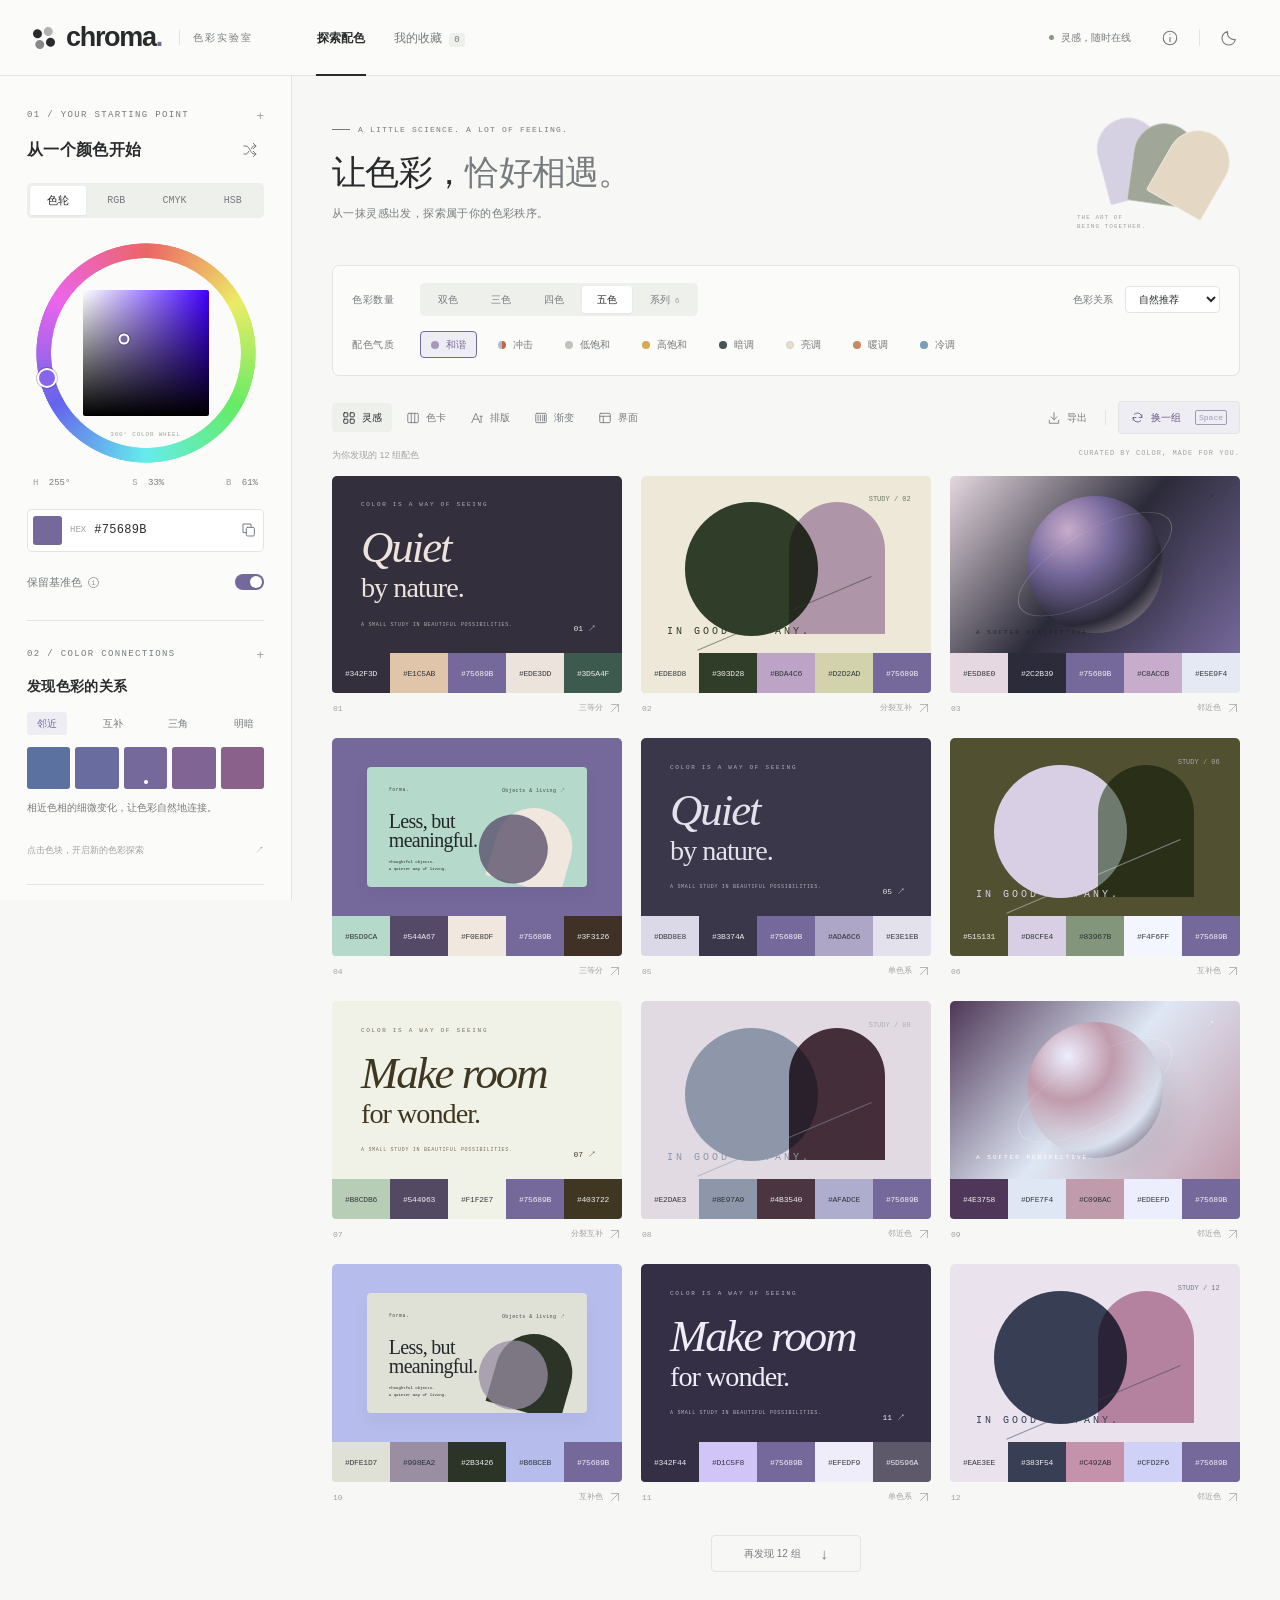
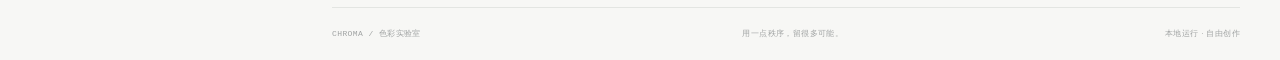
==== 色彩实验室.html @ 56e5e625 "feat: publish offline chroma studio" ====
<!doctype html>
<html lang="zh-CN" data-theme="light">
<head>
  <meta charset="UTF-8">
  <meta name="viewport" content="width=device-width, initial-scale=1.0">
  <meta name="color-scheme" content="light dark">
  <meta name="description" content="一间关于色彩的独立工作室。选择、发现、收藏与导出你的下一组配色。离线可用。">
  <title>CHROMA — 色彩实验室</title>
  <link rel="icon" href="data:image/svg+xml,%3Csvg xmlns='http://www.w3.org/2000/svg' viewBox='0 0 32 32'%3E%3Crect width='32' height='32' rx='8' fill='%2375689b'/%3E%3Ccircle cx='13' cy='13' r='8' fill='%23e9dfcd'/%3E%3Ccircle cx='20' cy='20' r='8' fill='%23d0ccdf'/%3E%3C/svg%3E">
  <style>
/* CHROMA — a quiet frame for expressive colors. */
:root{--bg:#f7f7f5;--surface:#fff;--panel:#fbfbf9;--ink:#282a2b;--muted:#777b7d;--faint:#a0a3a3;--line:#e3e5e2;--soft:#eef0ec;--accent:#75689b;--accent-soft:#efedf4;--generate-ink:#65577e;--shadow:0 20px 80px #2020201a;--radius:7px;--sans:"Inter","Segoe UI","PingFang SC","Microsoft YaHei",sans-serif;--mono:"SFMono-Regular",Consolas,"Liberation Mono",monospace;color-scheme:light}
html[data-theme=dark]{--bg:#181a1c;--surface:#222527;--panel:#1d2022;--ink:#e4e6e4;--muted:#a0a5a5;--faint:#747b7c;--line:#353a3b;--soft:#2b3032;--accent:#b1a0d3;--accent-soft:#353041;--generate-ink:#d0c3e2;--shadow:0 20px 80px #0006;color-scheme:dark}
*{box-sizing:border-box}html{scroll-behavior:smooth}body{margin:0;color:var(--ink);background:var(--bg);font:13px/1.5 var(--sans);-webkit-font-smoothing:antialiased}button,input,select{font:inherit}button,a,input,select{-webkit-tap-highlight-color:transparent}button{cursor:pointer;color:inherit}button{border:0;background:none}button:disabled{cursor:default;opacity:.35}a{color:inherit;text-decoration:none}button,input,select{outline-offset:4px}button:focus-visible,a:focus-visible,input:focus-visible,select:focus-visible,[tabindex]:focus-visible{outline:2px solid var(--accent)}input[type=text],input[type=number],select{color:var(--ink)}svg{width:18px;height:18px;fill:none;stroke:currentColor;stroke-width:1.5;stroke-linecap:round;stroke-linejoin:round;flex-shrink:0}.icon-library{position:absolute;width:0;height:0;overflow:hidden}[hidden]{display:none!important}.mono,kbd{font-family:var(--mono)}.eyebrow{font:9px/1.4 var(--mono);letter-spacing:1.35px;color:var(--muted)}.icon-button{display:inline-flex;align-items:center;justify-content:center;width:34px;height:34px;border-radius:5px;color:var(--muted);padding:0;transition:background .18s,color .18s}.icon-button:hover{background:var(--soft);color:var(--ink)}.icon-button.small{width:28px;height:28px}.icon-button.small svg{width:16px;height:16px}.site-header{height:76px;padding:0 34px;display:flex;align-items:center;border-bottom:1px solid var(--line);background:var(--panel);position:sticky;top:0;z-index:30;gap:44px}.brand{display:flex;align-items:center;gap:10px;flex-shrink:0}.brand-mark{display:grid;grid-template-columns:9px 9px;grid-template-rows:9px 9px;gap:2px;transform:rotate(-12deg);margin-right:2px}.brand-mark i{display:block;background:var(--ink);border-radius:50%}.brand-mark i:nth-child(2){opacity:.35}.brand-mark i:nth-child(3){opacity:.55}.brand-word{font-size:27px;font-weight:650;letter-spacing:-1.3px;line-height:1}.brand-dot{color:var(--accent)}.brand-caption{font-size:10px;color:var(--muted);letter-spacing:2px;border-left:1px solid var(--line);padding-left:13px;margin-left:7px}.primary-nav{display:flex;height:100%;gap:27px;margin-left:19px}.nav-item{height:100%;font-size:12px;color:var(--muted);position:relative;padding:0 1px}.nav-item.active{color:var(--ink);font-weight:600}.nav-item.active:after{content:"";height:2px;background:var(--ink);position:absolute;bottom:-1px;left:0;right:0}.nav-item span{font:9px var(--mono);padding:2px 5px;background:var(--soft);border-radius:3px;margin-left:4px}.header-actions{margin-left:auto;display:flex;align-items:center;gap:10px}.offline-status{font-size:10px;color:var(--muted);margin-right:12px;display:flex;align-items:center;gap:7px}.offline-status i{width:5px;height:5px;background:#859a82;border-radius:50%}.header-divider{height:17px;width:1px;background:var(--line);margin:0 2px}.workspace{display:grid;grid-template-columns:292px minmax(0,1fr);max-width:1920px;margin:0 auto}.sidebar{padding:30px 27px 20px;border-right:1px solid var(--line);background:var(--panel);position:sticky;top:76px;height:calc(100dvh - 76px);overflow-y:auto;scrollbar-width:thin;scrollbar-color:var(--line) transparent}.sidebar-heading{display:flex;justify-content:space-between;align-items:center}.tiny-cross{color:var(--faint);font-size:13px}.section-title{display:flex;align-items:center;justify-content:space-between;margin:10px 0 19px}h2{font-size:16px;letter-spacing:.3px;margin:0;font-weight:600}.segmented{display:flex;align-items:center;border-radius:5px;background:var(--soft);padding:3px;gap:2px}.segmented button{border-radius:3px;color:var(--muted);transition:background .18s,color .18s;white-space:nowrap}.segmented button.active{background:var(--surface);color:var(--ink);box-shadow:0 1px 3px #0000000d}.picker-tabs button{font:10px var(--mono);flex:1;padding:7px 0}.picker-tabs button:first-child{font:11px var(--sans)}.wheel-wrap{position:relative;margin:17px auto 2px;width:236px;height:236px;max-width:100%}#hue-wheel{width:100%;height:100%;touch-action:none;cursor:crosshair;display:block;border-radius:50%}.hue-marker{position:absolute;top:50%;left:50%;width:16px;height:16px;box-shadow:0 0 0 2px #fff,0 0 0 3px #0003;pointer-events:none;border-radius:50%;transform:translate(-50%,-50%)}.sv-square{position:absolute;width:126px;height:126px;left:50%;top:50%;transform:translate(-50%,-50%);background-color:red;background-image:linear-gradient(to top,#000,transparent),linear-gradient(to right,#fff,transparent);cursor:crosshair;touch-action:none;border-radius:2px}.sv-marker{position:absolute;width:11px;height:11px;border:2px solid white;box-shadow:0 0 0 1px #0005;border-radius:50%;transform:translate(-50%,-50%);pointer-events:none}.wheel-note{position:absolute;bottom:33px;left:0;right:0;text-align:center;font:6px var(--mono);letter-spacing:.8px;pointer-events:none;color:var(--faint)}.hsb-summary{display:flex;justify-content:space-between;font:9px var(--mono);color:var(--faint);margin:7px 6px 21px}.hsb-summary b{color:var(--muted);font-weight:400;margin-left:5px}.hex-control{height:43px;display:flex;align-items:center;border:1px solid var(--line);background:var(--surface);border-radius:5px;padding:5px;gap:8px}.native-color-wrap{width:29px;height:29px;border-radius:3px;overflow:hidden;flex-shrink:0;position:relative}.native-color-wrap input{position:absolute;inset:-5px;width:40px;height:40px;padding:0;border:0;cursor:pointer}.hex-label{color:var(--faint);font:9px var(--mono)}#hex-input{min-width:0;width:100%;background:none;border:0;font:12px var(--mono);text-transform:uppercase;padding:0;letter-spacing:.3px}#hex-input:focus{outline:none}.hex-control:focus-within{border-color:var(--accent)}.input-error{font-size:10px;color:#b14e4e;min-height:9px;margin-top:3px}.switch-row{display:flex;align-items:center;position:relative;cursor:pointer;font-size:11px;margin:5px 0;color:var(--muted);height:27px}.switch-row>span:first-child{display:flex;align-items:center;gap:6px}.hint-dot{font:8px var(--mono);width:11px;height:11px;border:1px solid var(--faint);display:inline-flex;align-items:center;justify-content:center;border-radius:50%;color:var(--faint)}.switch-row input{position:absolute;right:0;width:30px;height:18px;opacity:0}.switch{margin-left:auto;width:29px;height:16px;border-radius:12px;background:var(--line);transition:background .2s;pointer-events:none}.switch:after{content:"";display:block;width:12px;height:12px;margin:2px;background:#fff;border-radius:50%;box-shadow:0 1px 2px #0002;transition:transform .2s}.switch-row input:checked+.switch{background:var(--accent)}.switch-row input:checked+.switch:after{transform:translateX(13px)}.switch-row input:focus-visible+.switch{outline:2px solid var(--accent);outline-offset:3px}.sidebar-rule{height:1px;background:var(--line);margin:24px 0}.relationship-title{margin:12px 0 15px;font-size:14px}.relation-tabs{display:flex;justify-content:space-between;gap:5px;margin-bottom:12px}.relation-tabs button{font-size:10px;color:var(--muted);padding:4px 10px;border-radius:3px}.relation-tabs button.active{background:var(--accent-soft);color:var(--accent)}.related-colors{display:flex;gap:5px}.related-swatch{height:42px;border-radius:3px;flex:1;position:relative;transition:transform .16s}.related-swatch:hover{transform:translateY(-3px)}.related-swatch.is-base:after{content:"";position:absolute;width:4px;height:4px;background:currentColor;border-radius:50%;bottom:5px;left:calc(50% - 2px)}.relation-description{color:var(--muted);font-size:10px;line-height:1.8;min-height:36px;margin:10px 0 0}.micro-note{font-size:9px;color:var(--faint);display:flex;justify-content:space-between;margin:9px 0}.sidebar-bottom{display:flex;gap:12px;align-items:center;border-top:1px solid var(--line);padding-top:21px;margin-top:26px;color:var(--faint)}.sidebar-bottom-mark{font:italic 29px Georgia,serif}.sidebar-bottom p{font-size:9px;line-height:1.9;margin:0;letter-spacing:.6px}.channel-panel{height:279px;padding:24px 0 7px;display:flex;flex-direction:column;justify-content:center;gap:19px}.channel-row{display:grid;grid-template-columns:1fr 50px;gap:7px}.channel-label{font-size:10px;color:var(--muted);display:flex;align-items:center;gap:7px}.channel-label b{font:11px var(--mono);width:12px;color:var(--ink)}.channel-row input[type=number]{width:50px;border:1px solid var(--line);background:var(--surface);border-radius:3px;font:11px var(--mono);padding:3px 2px 3px 5px}.channel-row input[type=range]{grid-column:1/-1;width:100%;margin:0;appearance:none;height:7px;border-radius:5px;cursor:pointer}.channel-row input[type=range]::-webkit-slider-thumb{appearance:none;width:13px;height:13px;border:2px solid white;border-radius:50%;background:var(--ink);box-shadow:0 0 0 1px #0003}.channel-row input[type=range]::-moz-range-thumb{width:10px;height:10px;border:2px solid white;border-radius:50%;background:var(--ink)}.channel-note{font-size:9px;color:var(--faint);line-height:1.7;margin:0}.channel-panel:has(.channel-row:nth-child(4)){gap:11px}
main{padding:36px 40px 0;min-width:0}.intro{display:flex;justify-content:space-between;align-items:center;gap:20px;margin-bottom:31px;min-height:122px}.intro-eyebrow{display:flex;align-items:center;gap:8px;font-size:8px;letter-spacing:1.2px}.small-line{width:18px;height:1px;background:var(--muted)}h1{font-size:34px;letter-spacing:-.7px;font-weight:500;line-height:1.5;margin:12px 0 7px}h1 span{color:var(--muted)}.intro p{font-size:11px;color:var(--muted);letter-spacing:.4px;margin:0}.intro-art{width:158px;height:115px;position:relative;margin-right:8px;flex-shrink:0}.intro-art>div{position:absolute;width:63px;height:82px;border:1px solid #fff6;border-radius:40px 40px 3px 3px;transform:rotate(-15deg);background:#d6d1e2;top:1px;left:25px}.intro-art>div:nth-child(2){left:58px;top:7px;transform:rotate(8deg);background:#a0a798}.intro-art>div:nth-child(3){left:88px;top:13px;transform:rotate(30deg);background:#e4d8c4}.intro-art>span{position:absolute;left:3px;bottom:0;font:6px/1.5 var(--mono);letter-spacing:1px;color:var(--faint)}.generator-controls{border:1px solid var(--line);border-radius:var(--radius);background:var(--panel);padding:17px 19px;display:flex;flex-direction:column;gap:15px}.control-row{display:flex;align-items:center;gap:19px;min-width:0}.control-label{font-size:10px;color:var(--muted);flex-shrink:0;letter-spacing:.6px;width:49px}.count-options{gap:3px}.count-options button{padding:6px 15px;font-size:10px}.count-options small{font:8px var(--mono);color:var(--faint);margin-left:2px}.rule-select-wrap{display:flex;align-items:center;gap:12px;margin-left:auto;color:var(--muted);font-size:10px}.rule-select-wrap select{border:1px solid var(--line);border-radius:4px;padding:6px 24px 6px 9px;background:var(--surface);font-size:10px;max-width:130px}.effect-options{display:flex;gap:10px;flex-wrap:wrap}.effect-options button{font-size:10px;border:1px solid transparent;border-radius:4px;display:flex;align-items:center;gap:7px;padding:5px 10px;color:var(--muted)}.effect-options button:hover{background:var(--soft)}.effect-options button.active{border-color:var(--accent);color:var(--accent);background:var(--accent-soft)}.effect-dot{width:8px;height:8px;display:block;border-radius:50%;background:#a79ab8}.effect-dot.impact{background:linear-gradient(90deg,#b2b9ce 50%,#b76b42 50%)}.effect-dot.muted{background:#c3c1bc}.effect-dot.vivid{background:#d4ab50}.effect-dot.dark{background:#475354}.effect-dot.light{background:#e6dfcf;border:1px solid #d8cfbc}.effect-dot.warm{background:#c98961}.effect-dot.cool{background:#7b9eb5}.gallery-toolbar{display:flex;align-items:center;justify-content:space-between;margin:25px 0 15px;gap:12px}.view-options{display:flex;gap:4px}.view-options button{display:flex;align-items:center;gap:6px;color:var(--muted);font-size:10px;padding:7px 10px;border-radius:4px}.view-options button svg{width:14px;height:14px}.view-options button:hover{background:var(--soft)}.view-options button.active{background:var(--soft);color:var(--ink)}.gallery-actions{display:flex;align-items:center;gap:9px}.text-button{display:flex;align-items:center;gap:6px;color:var(--muted);font-size:10px;padding:6px}.text-button svg{width:14px;height:14px}.toolbar-divider{height:15px;width:1px;background:var(--line);margin:0 3px}.generate-button{display:flex;align-items:center;gap:7px;font-size:10px;background:var(--accent-soft);color:var(--generate-ink);border:1px solid var(--line);padding:8px 12px;border-radius:4px;white-space:nowrap;transition:background .18s,border-color .18s}.generate-button:hover{background:var(--soft);border-color:var(--accent)}.generate-button svg{width:13px;height:13px}.generate-button kbd{font-size:8px;font-weight:400;opacity:.55;border:1px solid currentColor;border-radius:2px;padding:0 3px;margin-left:7px;line-height:13px}.collection-heading{display:flex;justify-content:space-between;color:var(--faint);font-size:9px;margin-bottom:13px}.collection-heading>span:last-child{font:7px var(--mono);letter-spacing:1px}.palette-grid{display:grid;grid-template-columns:repeat(3,minmax(0,1fr));gap:24px 19px}.palette-card{position:relative;min-width:0;animation:appear .35s ease both}.card-art{width:100%;height:auto;aspect-ratio:1.63;position:relative;overflow:hidden;border-radius:5px 5px 0 0;display:block;text-align:left;padding:0;isolation:isolate}.card-art:focus-visible{outline-offset:2px;z-index:2}.favorite-button{position:absolute;top:10px;right:10px;width:26px;height:26px;display:flex;align-items:center;justify-content:center;border-radius:50%;background:#ffffffdf;color:#4c4b4f;opacity:0;transform:translateY(-3px);transition:opacity .16s,transform .16s;box-shadow:0 1px 7px #0000000a}.favorite-button svg{width:13px;height:13px}.palette-card:hover .favorite-button,.palette-card:focus-within .favorite-button,.favorite-button.saved{opacity:1;transform:none}.favorite-button.saved svg{fill:currentColor}.favorite-button.saved{background:#ffffffec;color:#75689b}.palette-strip{display:flex;height:40px;overflow:hidden;border-radius:0 0 4px 4px}.palette-strip button{flex:1;min-width:0;padding:0;position:relative;display:flex;align-items:center;justify-content:center;transition:flex .2s}.palette-strip button span{font:8px var(--mono);letter-spacing:-.2px;opacity:.9}.palette-strip button:hover{flex:1.3}.card-meta{display:flex;justify-content:space-between;align-items:center;padding:9px 1px 0}.card-number{font:8px var(--mono);color:var(--faint)}.card-meta>button{display:flex;align-items:center;gap:6px;padding:0;color:var(--faint);font-size:8px}.card-meta>button svg{width:12px;height:12px}.preview{position:relative;width:100%;height:100%;overflow:hidden}.preview-type{display:flex;flex-direction:column;justify-content:center;padding:9% 10%;background:var(--p0);color:var(--p1)}.preview-type .preview-label{font:6px var(--mono);letter-spacing:1.7px;opacity:.7;margin-bottom:8%}.preview-type .preview-big{font:italic clamp(27px,3.5vw,65px)/.9 Georgia,"Times New Roman",serif;letter-spacing:-2px}.preview-type .preview-big span{font-style:normal;font-weight:400;display:block;font-size:.63em;letter-spacing:-1px;margin-top:8px}.preview-type .preview-foot{font:5px var(--mono);letter-spacing:.7px;opacity:.7;margin-top:9%}.preview-type .type-index{position:absolute;bottom:11%;right:9%;font:8px var(--mono)}.preview-poster{background:var(--p0);color:var(--p1)}.poster-circle{position:absolute;width:46%;aspect-ratio:1;top:15%;left:15%;border-radius:50%;background:var(--p1)}.poster-arch{position:absolute;width:33%;height:74%;top:15%;right:16%;background:var(--p2);border-radius:100px 100px 0 0;mix-blend-mode:multiply}.poster-line{position:absolute;width:65%;height:1px;background:currentColor;bottom:22%;left:17%;opacity:.5;transform:rotate(-23deg)}.poster-number{position:absolute;top:11%;right:7%;font:7px var(--mono);opacity:.65}.poster-word{position:absolute;bottom:9%;left:9%;font:10px var(--mono);letter-spacing:3px}.preview-gradient{display:flex;align-items:center;justify-content:center;background:linear-gradient(130deg,var(--p0),var(--p1) 50%,var(--p2))}.gradient-orb{width:47%;aspect-ratio:1;border-radius:50%;background:radial-gradient(circle at 30% 25%,var(--p3),var(--p2) 32%,var(--p1) 68%,var(--p0));box-shadow:inset -6px -8px 18px #00000015,15px 18px 22px #00000010;position:relative}.gradient-orb:after{content:"";position:absolute;inset:-14%;border:1px solid #ffffff40;border-radius:50%;transform:rotate(-30deg) scaleY(.38)}.gradient-caption{position:absolute;bottom:10%;left:9%;font:6px var(--mono);letter-spacing:2px;color:var(--pt0)}.gradient-corner{position:absolute;top:10%;right:9%;font:7px var(--mono);color:var(--pt0)}.preview-ui{background:var(--p3);padding:10% 12%;display:flex;align-items:center;justify-content:center}.mini-ui{background:var(--p0);color:var(--pt0);width:100%;height:100%;border-radius:4px;box-shadow:0 8px 18px #0000000a;padding:9% 10%;position:relative;overflow:hidden}.mini-ui-nav{display:flex;justify-content:space-between;font:5px var(--mono);letter-spacing:.4px;margin-bottom:10%;opacity:.8}.mini-ui-main{position:relative;z-index:1;width:65%}.mini-ui-main strong{font:20px/.95 Georgia,serif;letter-spacing:-.7px;display:block}.mini-ui-main p{font:4px/1.7 var(--mono);margin:8% 0}.mini-ui-button{display:inline-block;font:4px var(--mono);padding:5px 8px;border-radius:2px;background:var(--p1);color:var(--pt1)}.mini-ui-shape{position:absolute;background:var(--p2);height:66%;width:35%;right:7%;bottom:0;border-radius:80px 80px 0 0;transform:rotate(16deg)}.mini-ui-shape:after{content:"";position:absolute;width:90%;aspect-ratio:1;top:15%;left:-20%;border-radius:50%;background:var(--p1);opacity:.75}.preview-palette{display:flex;align-items:stretch}.preview-palette>div{flex:1;display:flex;align-items:flex-end;justify-content:center;padding-bottom:12%;font:8px var(--mono)}.load-more{display:flex;align-items:center;gap:20px;margin:32px auto 35px;border:1px solid var(--line);border-radius:4px;font-size:10px;padding:10px 32px;color:var(--muted);transition:background .2s}.load-more:hover{background:var(--surface)}.load-more span{font-size:15px;line-height:1}.main-footer{border-top:1px solid var(--line);padding:20px 0;display:flex;justify-content:space-between;gap:12px;font-size:8px;color:var(--faint);letter-spacing:.4px}.main-footer>span:first-child{font:8px var(--mono)}.empty-state{text-align:center;padding:75px 20px 100px}.empty-state>svg{width:32px;height:32px;color:var(--faint);margin-bottom:20px}.empty-state h2{font-size:19px;font-weight:400}.empty-state p{font-size:12px;color:var(--muted);margin-bottom:25px}.empty-state .primary-button{margin:auto}
dialog{color:var(--ink);background:var(--panel);border:1px solid var(--line);border-radius:12px;box-shadow:var(--shadow);padding:27px;width:min(720px,calc(100% - 32px));max-height:calc(100dvh - 48px);overflow:auto;scrollbar-width:thin}dialog::backdrop{background:#11161f66;backdrop-filter:blur(5px)}.dialog-heading{display:flex;justify-content:space-between;align-items:flex-start;margin-bottom:22px}.dialog-heading h2{font-size:24px;font-weight:500;margin-top:7px}.dialog-heading .eyebrow{font-size:8px}.detail-preview{height:212px;border-radius:5px;overflow:hidden}.detail-preview .preview-big{font-size:76px}.detail-preview .preview-type{padding:22px 45px}.detail-preview .preview-label{margin-bottom:16px}.detail-preview .preview-foot{margin-top:17px}.detail-preview .mini-ui{max-width:300px;padding:15px 25px}.detail-preview .mini-ui-nav{margin-bottom:16px}.detail-preview .preview-ui{padding:15px}.detail-section-heading{display:flex;align-items:center;justify-content:space-between;margin:24px 0 12px;gap:10px}h3{font-size:12px;font-weight:500;margin:0}.detail-section-heading>span{font-size:9px;color:var(--faint)}.detail-colors{display:grid;grid-template-columns:repeat(var(--count),minmax(0,1fr));gap:8px}.detail-color{min-width:0}.detail-color .color-sample{height:61px;border-radius:4px;display:flex;align-items:center;justify-content:center;position:relative}.color-sample .icon-button{color:inherit;opacity:0}.color-sample:hover .icon-button,.color-sample:focus-within .icon-button{opacity:1;background:#ffffff30}.detail-color .color-code{font:10px var(--mono);padding:9px 0 4px;display:block}.detail-color p{font:8px/1.7 var(--mono);margin:0;color:var(--muted);white-space:pre-line}.detail-color .base-this{font-size:9px;color:var(--accent);padding:7px 0 0}.contrast-section{margin-top:24px;border-top:1px solid var(--line);padding-top:19px}.contrast-heading{display:flex;justify-content:space-between;align-items:center}.contrast-heading>span{font:8px var(--mono);color:var(--faint)}.contrast-controls{display:flex;align-items:flex-end;gap:12px;margin:15px 0}.contrast-controls label{font-size:9px;color:var(--muted);display:flex;flex-direction:column;gap:6px;flex:1}.contrast-controls select{font:10px var(--mono);border:1px solid var(--line);background:var(--surface);padding:7px;border-radius:4px;width:100%}.contrast-result{display:flex;align-items:center;gap:23px}#contrast-example{flex:1;padding:17px 20px;border-radius:4px;display:flex;flex-direction:column;gap:5px}#contrast-example strong{font-size:20px;font-weight:500}#contrast-example span{font:9px var(--mono)}.contrast-score{width:180px}.contrast-score>strong{font:27px var(--mono);letter-spacing:-1px}#contrast-badges{display:flex;flex-wrap:wrap;gap:5px;margin-top:8px}.contrast-badge{font-size:8px;border:1px solid var(--line);border-radius:3px;padding:2px 5px;color:var(--muted)}.contrast-badge.pass{color:#4f795f;background:#86ac8612;border-color:#86ac8660}.contrast-badge.fail{color:#ad6d50;background:#b57d5410;border-color:#b57d5440}.contrast-note{font-size:9px;line-height:1.7;color:var(--faint);margin:12px 0 0}.dialog-actions{display:flex;justify-content:space-between;align-items:center;gap:10px;border-top:1px solid var(--line);padding-top:19px;margin-top:23px}.dialog-actions>div{display:flex;gap:9px}.primary-button,.secondary-button{display:inline-flex;align-items:center;justify-content:center;gap:7px;font-size:10px;padding:9px 13px;border-radius:4px;white-space:nowrap}.primary-button{background:var(--ink);color:var(--bg)}.primary-button:hover{opacity:.85}.secondary-button{border:1px solid var(--line);background:var(--surface);color:var(--muted)}.secondary-button:hover{color:var(--ink);background:var(--soft)}.primary-button svg,.secondary-button svg{width:14px;height:14px}.secondary-button.saved{color:var(--accent)}.secondary-button.saved svg{fill:currentColor}.export-dialog{width:min(640px,calc(100% - 32px))}.export-dialog>p{font-size:11px;color:var(--muted);line-height:1.8}.export-options{display:inline-flex;margin:5px 0 14px}.export-options button{font-size:11px;padding:7px 19px}#export-preview{background:var(--soft);border:1px solid var(--line);font:10px/1.8 var(--mono);padding:16px;border-radius:5px;max-height:300px;overflow:auto;white-space:pre-wrap;overflow-wrap:anywhere;margin:0;color:var(--muted)}#export-file-label{font-size:9px;color:var(--faint)}.help-dialog{width:min(560px,calc(100% - 32px))}.help-content p{font-size:12px;line-height:1.9;color:var(--muted);margin:0 0 20px}.help-content b{display:block;color:var(--ink);font-size:12px;font-weight:500;margin-bottom:5px}.help-content .help-footnote{font-size:10px;border-top:1px solid var(--line);padding-top:17px;margin-bottom:0}.toast{position:fixed;bottom:30px;left:50%;transform:translate(-50%,10px);display:flex;align-items:center;gap:9px;padding:12px 19px;background:var(--ink);color:var(--bg);border:1px solid #ffffff15;border-radius:6px;box-shadow:0 8px 30px #0002;font-size:11px;z-index:100;opacity:0;pointer-events:none;transition:opacity .2s,transform .2s;max-width:calc(100% - 32px)}.toast svg{width:15px;height:15px}.toast.visible{opacity:1;transform:translate(-50%,0)}@keyframes appear{from{opacity:0;transform:translateY(6px)}to{opacity:1;transform:none}}
@media(min-width:1650px){main{padding:43px 50px 0}.workspace{grid-template-columns:310px minmax(0,1fr)}.sidebar{padding:35px}.palette-grid{gap:28px 24px}.intro{margin-bottom:35px}h1{font-size:40px}.generator-controls{padding:20px 23px}.preview-type .preview-big{font-size:61px}}
@media(max-width:1240px){.site-header{padding:0 25px;gap:23px}.primary-nav{margin-left:0;gap:22px}.workspace{grid-template-columns:268px minmax(0,1fr)}.sidebar{padding:27px 20px}.wheel-wrap{width:226px;height:226px}.sv-square{width:120px;height:120px}main{padding:29px 27px 0}.intro-art{width:140px;transform:scale(.9);transform-origin:right center;margin:0}.control-row{gap:12px}.count-options button{padding:6px 11px}.effect-options{gap:4px}.effect-options button{padding:5px 8px}.rule-select-wrap label{display:none}.palette-grid{gap:21px 15px}.palette-strip button span{font-size:7px}.view-options button{padding:7px 8px;gap:4px}.gallery-actions{gap:5px}.generate-button kbd{display:none}.collection-heading>span:last-child{font-size:6px;letter-spacing:.6px}}
@media(max-width:1050px){.offline-status{display:none}.palette-grid{grid-template-columns:repeat(2,minmax(0,1fr))}.intro-art{display:none}.control-row{gap:14px}.rule-select-wrap{margin-left:0}.rule-select-wrap select{max-width:108px;padding-right:7px}.count-options button{padding:6px 10px}.effect-options{gap:5px}.effect-options button{padding:5px 9px}.effects-row{align-items:flex-start}.effects-row .control-label{padding-top:6px}.control-row:first-child{flex-wrap:wrap}.control-row:first-child .rule-select-wrap{margin-left:auto}.view-options button span{display:none}.view-options button{padding:8px}.view-options button svg{width:15px;height:15px}.preview-type .preview-big{font-size:47px}.main-footer>span:nth-child(2){display:none}.collection-heading>span:last-child{display:none}}
@media(max-width:760px){.site-header{height:65px;padding:0 20px;gap:15px}.brand-caption{display:none}.brand-word{font-size:25px}.primary-nav{gap:16px;margin-left:auto}.nav-item{font-size:11px}.header-actions{margin-left:0;gap:0}.header-actions #help-button,.header-divider{display:none}.workspace{grid-template-columns:230px minmax(0,1fr)}.sidebar{top:65px;height:calc(100dvh - 65px);padding:22px 17px}.sidebar .eyebrow{font-size:8px;letter-spacing:.8px}.section-title h2{font-size:14px}.wheel-wrap{width:194px;height:194px}.sv-square{width:104px;height:104px}.wheel-note{bottom:26px;font-size:5px}.hsb-summary{margin-bottom:17px;font-size:8px}.hex-control{gap:6px}.hex-label{font-size:8px}#hex-input{font-size:11px}.channel-panel{height:234px;gap:14px}.relation-tabs button{padding:4px 8px}.related-swatch{height:37px}.sidebar-bottom{gap:9px}.sidebar-bottom p{font-size:8px}main{padding:25px 21px 0}h1{font-size:25px;letter-spacing:0}.intro{min-height:100px;margin-bottom:24px}.intro p{font-size:10px;line-height:1.8}.intro-eyebrow{font-size:6px;letter-spacing:.5px}.intro-eyebrow .small-line{width:10px}.generator-controls{padding:14px;gap:13px}.control-row{gap:9px}.control-label{width:100%;font-size:9px}.count-options{width:100%}.count-options button{flex:1;padding:5px 8px;font-size:9px}.control-row:first-child .rule-select-wrap{margin-left:0;width:100%;justify-content:space-between}.rule-select-wrap label{display:block;font-size:9px}.rule-select-wrap select{max-width:140px;font-size:9px}.effects-row{flex-wrap:wrap}.effect-options{gap:4px}.effect-options button{font-size:9px;padding:5px 8px;gap:5px}.effect-dot{width:6px;height:6px}.gallery-toolbar{flex-wrap:wrap;margin-top:18px}.view-options{width:100%;justify-content:space-between}.view-options button span{display:inline;font-size:9px}.view-options button{padding:6px}.view-options button svg{width:12px;height:12px}.gallery-actions{margin-left:auto}.gallery-actions .text-button{font-size:9px}.palette-grid{grid-template-columns:1fr;gap:22px}.card-art{aspect-ratio:1.6}.preview-type .preview-big{font-size:47px}.favorite-button{opacity:1;transform:none}.main-footer>span:last-child{display:none}.sidebar-rule{margin:20px 0}.sidebar-bottom{margin-top:20px}.palette-strip button span{font-size:8px}.load-more{padding:9px 22px;font-size:9px}.dialog-actions{flex-wrap:wrap}.dialog-actions>div{margin-left:auto}.detail-colors{gap:6px}.detail-color p{font-size:7px}.detail-color .color-code{font-size:8px}.contrast-score{width:145px}.contrast-result{gap:15px}}
@media(max-width:520px){.site-header{padding:0 15px;height:60px;gap:10px}.brand-mark{grid-template-columns:7px 7px;grid-template-rows:7px 7px}.brand-word{font-size:23px}.brand{gap:8px}.primary-nav{gap:14px}.nav-item{font-size:10px}.nav-item span{font-size:8px;margin-left:1px}.header-actions .icon-button{width:29px}.workspace{display:block}.sidebar{position:relative;top:0;height:auto;padding:22px 22px 20px;display:grid;grid-template-columns:1fr 1fr;column-gap:20px;border-right:0;border-bottom:1px solid var(--line);overflow:visible}.sidebar>.sidebar-heading:first-child{grid-column:1/-1}.section-title{grid-column:1/-1;margin:9px 0 13px}.picker-tabs{grid-column:1/-1;margin-bottom:5px}.sidebar #picker-panel{grid-column:1;grid-row:4/9;align-self:start;min-width:0}.wheel-wrap{width:162px;height:162px;margin:7px auto 0}.sv-square{width:86px;height:86px}.wheel-note{bottom:23px;font-size:4px}.hue-marker{width:12px;height:12px}.hsb-summary{font-size:7px;margin:7px 0 0;gap:3px}.hsb-summary b{margin-left:1px}.hex-control{grid-column:2;align-self:start;margin-top:15px;width:100%;height:38px;gap:5px}.hex-label{display:none}.native-color-wrap{width:22px;height:25px}.hex-control .icon-button{width:22px}.hex-control .icon-button svg{width:13px}#hex-input{font-size:10px}.input-error{grid-column:2;font-size:8px;min-height:0}.switch-row{grid-column:2;margin:0;font-size:9px;gap:5px}.switch-row .hint-dot{display:none}.sidebar-rule{display:none}.sidebar>.sidebar-heading:nth-of-type(6){display:none}.sidebar>.sidebar-heading:not(:first-child){display:none}.relationship-title{display:none}.relation-tabs{grid-column:2;margin:8px 0;gap:0}.relation-tabs button{font-size:9px;padding:3px 7px}.related-colors{grid-column:2;gap:3px}.related-swatch{height:27px}.relation-description{grid-column:1/-1;font-size:9px;min-height:0;text-align:center;margin:12px 0 0}.micro-note,.sidebar-bottom{display:none}.channel-panel{height:183px;padding:12px 0 0;gap:10px}.channel-row{grid-template-columns:1fr 39px;gap:4px}.channel-row input[type=number]{width:39px;font-size:9px}.channel-label{font-size:8px;gap:4px}.channel-row input[type=range]{height:5px}.channel-note{font-size:7px}.channel-panel:has(.channel-row:nth-child(4)){gap:6px}.channel-panel:has(.channel-row:nth-child(4)) .channel-label{font-size:7px}main{padding:26px 19px 0}.intro{margin-bottom:22px;min-height:100px}.intro-eyebrow{font-size:6px;letter-spacing:1px}h1{font-size:30px;margin:10px 0}.intro p{font-size:10px}.generator-controls{padding:15px}.control-row .control-label{width:48px;font-size:10px}.control-row:first-child{gap:11px}.count-options{width:auto;flex:1}.count-options button{padding:6px 8px}.control-row:first-child .rule-select-wrap{margin-left:59px;width:calc(100% - 59px)}.effects-row{flex-wrap:nowrap}.effect-options{gap:5px}.effect-options button{font-size:9px;padding:5px 8px}.gallery-toolbar{flex-wrap:nowrap;gap:8px;margin:20px 0 14px}.view-options{width:auto;gap:2px}.view-options button{padding:7px}.view-options button span{display:none}.view-options button svg{width:15px;height:15px}.gallery-actions{gap:3px}.gallery-actions .toolbar-divider{margin:0 2px}.generate-button{padding:8px;font-size:9px;gap:4px}.generate-button svg{width:12px}.text-button{padding:4px}.gallery-actions .text-button span{display:none}.palette-grid{grid-template-columns:repeat(2,minmax(0,1fr));gap:20px 12px}.card-art{aspect-ratio:1.13}.preview-type{padding:12%}.preview-type .preview-big{font-size:32px;letter-spacing:-1.5px}.preview-type .preview-label{font-size:4px;letter-spacing:1px;margin-bottom:13%}.preview-type .preview-foot{font-size:4px;letter-spacing:.3px;margin-top:16%}.preview-type .type-index{font-size:6px}.palette-strip{height:31px}.palette-strip button span{font-size:5px;letter-spacing:-.4px}.card-number{font-size:7px}.card-meta>button{font-size:7px;gap:2px}.card-meta>button>span{display:none}.card-meta{padding-top:8px}.favorite-button{width:23px;height:23px;top:7px;right:7px}.favorite-button svg{width:12px}.poster-word{font-size:7px;letter-spacing:1.5px}.poster-number,.gradient-corner{font-size:5px}.gradient-caption{font-size:4px;letter-spacing:1px}.mini-ui-main strong{font-size:16px}.preview-ui{padding:10% 8%}.mini-ui-nav{font-size:4px}.mini-ui-main p{font-size:3px}.mini-ui-button{font-size:3px;padding:4px 5px}.load-more{margin-top:26px}.main-footer{padding:18px 0}.main-footer>span:last-child{display:inline;font-size:7px}.detail-preview{height:170px}.detail-preview .preview-big{font-size:62px}.detail-colors{grid-template-columns:repeat(3,minmax(0,1fr));gap:14px 10px}.detail-color p{font-size:8px}.detail-color .color-code{font-size:10px}.detail-section-heading>span{max-width:134px;font-size:8px;text-align:right}dialog{padding:20px;max-height:calc(100dvh - 24px);width:calc(100% - 24px);border-radius:9px}.dialog-heading h2{font-size:22px}.contrast-heading h3{font-size:11px}.contrast-heading>span{font-size:7px}.contrast-result{gap:12px}.contrast-score{width:112px}.contrast-score>strong{font-size:22px}#contrast-example{padding:17px 12px}#contrast-example strong{font-size:16px}#contrast-example span{font-size:7px}.contrast-badge{font-size:7px;padding:2px 3px}.dialog-actions{gap:12px}.dialog-actions>div{gap:6px}.primary-button,.secondary-button{font-size:9px;padding:8px 10px}.export-options button{font-size:10px;padding:7px 16px}.export-dialog .dialog-actions>span{width:100%}.help-content p{font-size:11px}.help-content .help-footnote{font-size:9px}}
@media(prefers-reduced-motion:reduce){*{scroll-behavior:auto!important;transition:none!important;animation:none!important}}

</style>
</head>
<body>
  <svg class="icon-library" xmlns="http://www.w3.org/2000/svg" aria-hidden="true">
    <symbol id="i-sun" viewBox="0 0 24 24"><circle cx="12" cy="12" r="4"/><path d="M12 2v2m0 16v2M2 12h2m16 0h2M5 5l1.5 1.5m11 11L19 19M5 19l1.5-1.5m11-11L19 5"/></symbol>
    <symbol id="i-moon" viewBox="0 0 24 24"><path d="M20.5 14A9 9 0 0 1 10 3.5 9 9 0 1 0 20.5 14Z"/></symbol>
    <symbol id="i-shuffle" viewBox="0 0 24 24"><path d="M3 6h3c5 0 7 12 12 12h3m-4-4 4 4-4 4M3 18h3c2 0 3-2 4-4m4-4c1-2 2-4 4-4h3m-4-4 4 4-4 4"/></symbol>
    <symbol id="i-refresh" viewBox="0 0 24 24"><path d="M20 7v5h-5M4 17v-5h5"/><path d="M6 6a8 8 0 0 1 13 2l1 4M4 12l1 4a8 8 0 0 0 13 2"/></symbol>
    <symbol id="i-copy" viewBox="0 0 24 24"><rect x="8" y="8" width="12" height="13" rx="2"/><path d="M15 8V3H3v13h5"/></symbol>
    <symbol id="i-heart" viewBox="0 0 24 24"><path d="m12 21-8-8C-3 6 7-1 12 6c5-7 15 0 8 7Z"/></symbol>
    <symbol id="i-grid" viewBox="0 0 24 24"><rect x="3" y="3" width="7" height="7" rx="1"/><rect x="14" y="3" width="7" height="7" rx="1"/><rect x="3" y="14" width="7" height="7" rx="1"/><rect x="14" y="14" width="7" height="7" rx="1"/></symbol>
    <symbol id="i-palette" viewBox="0 0 24 24"><rect x="3" y="4" width="18" height="16" rx="2"/><path d="M9 4v16m6-16v16"/></symbol>
    <symbol id="i-type" viewBox="0 0 24 24"><path d="m3 20 7-16 7 16M6 14h8m3-5h4m-2 0v11"/></symbol>
    <symbol id="i-gradient" viewBox="0 0 24 24"><rect x="3" y="4" width="18" height="16" rx="2"/><path d="M7 7v10m4-10v10m4-10v10m3-10v10"/></symbol>
    <symbol id="i-layout" viewBox="0 0 24 24"><rect x="3" y="4" width="18" height="16" rx="2"/><path d="M3 9h18M9 9v11"/></symbol>
    <symbol id="i-download" viewBox="0 0 24 24"><path d="M12 3v12m-5-5 5 5 5-5M4 16v5h16v-5"/></symbol>
    <symbol id="i-arrow" viewBox="0 0 24 24"><path d="M5 19 19 5M5 5h14v14"/></symbol>
    <symbol id="i-close" viewBox="0 0 24 24"><path d="m6 6 12 12M6 18 18 6"/></symbol>
    <symbol id="i-info" viewBox="0 0 24 24"><circle cx="12" cy="12" r="9"/><path d="M12 11v6m0-10v.1"/></symbol>
    <symbol id="i-check" viewBox="0 0 24 24"><path d="m5 12 4 4L19 6"/></symbol>
  </svg>

  <header class="site-header">
    <a class="brand" href="#" aria-label="CHROMA 色彩实验室首页">
      <span class="brand-mark"><i></i><i></i><i></i><i></i></span>
      <span class="brand-word">chroma<span class="brand-dot">.</span></span>
      <span class="brand-caption">色彩实验室</span>
    </a>
    <nav class="primary-nav" aria-label="主导航">
      <button class="nav-item active" data-page="explore">探索配色</button>
      <button class="nav-item" data-page="favorites">我的收藏 <span id="favorite-count">0</span></button>
    </nav>
    <div class="header-actions">
      <span class="offline-status"><i></i> 灵感，随时在线</span>
      <button id="help-button" class="icon-button" aria-label="使用说明" title="使用说明"><svg><use href="#i-info"/></svg></button>
      <span class="header-divider"></span>
      <button id="theme-button" class="icon-button" aria-label="切换为暗色模式" title="切换明暗模式"><svg><use href="#i-moon"/></svg></button>
    </div>
  </header>

  <div class="workspace">
    <aside class="sidebar" aria-label="选色面板">
      <div class="sidebar-heading"><span class="eyebrow">01 / YOUR STARTING POINT</span><span class="tiny-cross">+</span></div>
      <div class="section-title"><h2>从一个颜色开始</h2><button id="random-color" class="icon-button small" aria-label="随机基准色" title="随机基准色"><svg><use href="#i-shuffle"/></svg></button></div>
      <div class="picker-tabs segmented" role="tablist" aria-label="选色模式">
        <button id="tab-wheel" class="active" role="tab" aria-selected="true" aria-controls="picker-panel" data-picker="wheel">色轮</button>
        <button id="tab-rgb" role="tab" aria-selected="false" aria-controls="picker-panel" data-picker="rgb">RGB</button>
        <button id="tab-cmyk" role="tab" aria-selected="false" aria-controls="picker-panel" data-picker="cmyk">CMYK</button>
        <button id="tab-hsv" role="tab" aria-selected="false" aria-controls="picker-panel" data-picker="hsv">HSB</button>
      </div>
      <div id="picker-panel" role="tabpanel" aria-labelledby="tab-wheel">
        <div id="wheel-panel">
          <div class="wheel-wrap">
            <canvas id="hue-wheel" width="480" height="480" role="slider" tabindex="0" aria-label="色相，方向键调整" aria-valuemin="0" aria-valuemax="360" aria-valuenow="257"></canvas>
            <span id="hue-marker" class="hue-marker"></span>
            <div id="sv-square" class="sv-square" role="group" aria-label="饱和度与明度平面"><span id="sv-marker" class="sv-marker"></span></div>
            <span class="wheel-note">360° COLOR WHEEL</span>
          </div>
          <div class="hsb-summary"><span>H <b id="summary-h">257°</b></span><span>S <b id="summary-s">33%</b></span><span>B <b id="summary-b">61%</b></span></div>
        </div>
        <div id="channel-panel" class="channel-panel" hidden></div>
      </div>
      <div class="hex-control">
        <div class="native-color-wrap"><input id="native-color" type="color" value="#75689b" aria-label="系统颜色选择器"></div>
        <label class="hex-label" for="hex-input">HEX</label>
        <input id="hex-input" type="text" value="#75689B" maxlength="7" spellcheck="false" aria-label="HEX 颜色值" aria-describedby="hex-error">
        <button id="copy-base" class="icon-button small" aria-label="复制基准色"><svg><use href="#i-copy"/></svg></button>
      </div>
      <div id="hex-error" class="input-error" role="status"></div>
      <label class="switch-row" for="lock-base"><span>保留基准色 <span class="hint-dot" title="生成的每组配色中都包含当前颜色">i</span></span><input id="lock-base" type="checkbox" role="switch" checked><span class="switch"></span></label>
      <div class="sidebar-rule"></div>
      <div class="sidebar-heading"><span class="eyebrow">02 / COLOR CONNECTIONS</span><span class="tiny-cross">+</span></div>
      <h2 class="relationship-title">发现色彩的关系</h2>
      <div class="relation-tabs" role="group" aria-label="关联色类型">
        <button class="active" data-relation="analogous" aria-pressed="true">邻近</button><button data-relation="complement" aria-pressed="false">互补</button><button data-relation="triadic" aria-pressed="false">三角</button><button data-relation="tonal" aria-pressed="false">明暗</button>
      </div>
      <div id="related-colors" class="related-colors"></div>
      <p id="relation-description" class="relation-description"></p>
      <p class="micro-note">点击色块，开启新的色彩探索 <span>↗</span></p>
      <div class="sidebar-bottom"><span class="sidebar-bottom-mark">C.</span><p>色彩没有标准答案。<br>让直觉，也参与设计。</p></div>
    </aside>

    <main>
      <section class="intro">
        <div><div class="eyebrow intro-eyebrow"><span class="small-line"></span> A LITTLE SCIENCE. A LOT OF FEELING.</div><h1 id="page-title">让色彩，<span>恰好相遇。</span></h1><p id="page-description">从一抹灵感出发，探索属于你的色彩秩序。</p></div>
        <div class="intro-art" aria-hidden="true"><div></div><div></div><div></div><span>THE ART OF<br>BEING TOGETHER.</span></div>
      </section>

      <section class="generator-controls" aria-label="配色生成设置">
        <div class="control-row"><span class="control-label">色彩数量</span><div class="count-options segmented" role="group" aria-label="色彩数量"><button data-count="2" aria-pressed="false">双色</button><button data-count="3" aria-pressed="false">三色</button><button data-count="4" aria-pressed="false">四色</button><button class="active" data-count="5" aria-pressed="true">五色</button><button data-count="6" aria-pressed="false">系列 <small>6</small></button></div><div class="rule-select-wrap"><label for="harmony-select">色彩关系</label><select id="harmony-select"><option value="auto">自然推荐</option><option value="analogous">邻近色</option><option value="complement">互补色</option><option value="split">分裂互补</option><option value="triadic">三等分</option><option value="tetradic">四等分</option><option value="mono">单色系</option></select></div></div>
        <div class="control-row effects-row"><span class="control-label">配色气质</span><div class="effect-options" role="group" aria-label="配色效果"><button data-effect="harmony" class="active" aria-pressed="true"><i class="effect-dot harmony"></i>和谐</button><button data-effect="impact" aria-pressed="false"><i class="effect-dot impact"></i>冲击</button><button data-effect="muted" aria-pressed="false"><i class="effect-dot muted"></i>低饱和</button><button data-effect="vivid" aria-pressed="false"><i class="effect-dot vivid"></i>高饱和</button><button data-effect="dark" aria-pressed="false"><i class="effect-dot dark"></i>暗调</button><button data-effect="light" aria-pressed="false"><i class="effect-dot light"></i>亮调</button><button data-effect="warm" aria-pressed="false" title="米杏、赭橙与暖红，保留锁定的基准色"><i class="effect-dot warm"></i>暖调</button><button data-effect="cool" aria-pressed="false" title="青蓝与灰紫，保留锁定的基准色"><i class="effect-dot cool"></i>冷调</button></div></div>
      </section>

      <div class="gallery-toolbar">
        <div class="view-options" role="group" aria-label="配色预览样式">
          <button class="active" data-view="mixed" aria-pressed="true" title="灵感预览"><svg><use href="#i-grid"/></svg><span>灵感</span></button>
          <button data-view="palette" aria-pressed="false" title="色卡预览"><svg><use href="#i-palette"/></svg><span>色卡</span></button>
          <button data-view="type" aria-pressed="false" title="排版预览"><svg><use href="#i-type"/></svg><span>排版</span></button>
          <button data-view="gradient" aria-pressed="false" title="渐变预览"><svg><use href="#i-gradient"/></svg><span>渐变</span></button>
          <button data-view="ui" aria-pressed="false" title="界面预览"><svg><use href="#i-layout"/></svg><span>界面</span></button>
        </div>
        <div class="gallery-actions"><button id="export-button" class="text-button" title="导出当前配色"><svg><use href="#i-download"/></svg><span>导出</span></button><span class="toolbar-divider"></span><button id="generate-button" class="generate-button"><svg><use href="#i-refresh"/></svg>换一组 <kbd>Space</kbd></button></div>
      </div>
      <div class="collection-heading"><span id="collection-description">为你发现的 12 组配色</span><span id="generation-label">CURATED BY COLOR, MADE FOR YOU.</span></div>
      <section id="palette-grid" class="palette-grid" aria-label="推荐配色"></section>
      <div id="empty-state" class="empty-state" hidden><svg><use href="#i-heart"/></svg><h2>给喜欢的色彩，留一个位置。</h2><p>点击配色卡片上的爱心，即可收藏到这里。</p><button id="back-explore" class="primary-button">去发现配色 <span>↗</span></button></div>
      <button id="load-more" class="load-more">再发现 12 组 <span>↓</span></button>
      <footer class="main-footer"><span>CHROMA / 色彩实验室</span><span>用一点秩序，留很多可能。</span><span>本地运行 · 自由创作</span></footer>
    </main>
  </div>

  <dialog id="palette-dialog" class="palette-dialog" aria-labelledby="detail-name">
    <div class="dialog-heading"><div><span class="eyebrow">A CLOSER LOOK</span><h2 id="detail-name">配色详情</h2></div><button class="icon-button close-dialog" aria-label="关闭配色详情"><svg><use href="#i-close"/></svg></button></div>
    <div id="detail-preview" class="detail-preview"></div>
    <div class="detail-section-heading"><h3>你的色彩配方</h3><span>点击色值复制 · 点击箭头设为基准色</span></div>
    <div id="detail-colors" class="detail-colors"></div>
    <section class="contrast-section" aria-label="文字对比度检查"><div class="contrast-heading"><h3>让美感，也清晰可读。</h3><span>WCAG 2.2 / sRGB</span></div><div class="contrast-controls"><label>文字色<select id="contrast-foreground"></select></label><button id="swap-contrast" class="icon-button small" aria-label="交换文字色和背景色"><svg><use href="#i-shuffle"/></svg></button><label>背景色<select id="contrast-background"></select></label></div><div class="contrast-result"><div id="contrast-example"><strong>Aa 文字示例</strong><span>Good colors speak clearly.</span></div><div class="contrast-score"><strong id="contrast-ratio"></strong><div id="contrast-badges"></div></div></div><p class="contrast-note">普通文字 AA ≥ 4.5:1，AAA ≥ 7:1；大字 AA ≥ 3:1。界面预览仅演示配色，请以实际文字色和背景色检查。</p></section>
    <div class="dialog-actions"><button id="detail-save" class="secondary-button"><svg><use href="#i-heart"/></svg>收藏配色</button><div><button id="detail-copy" class="secondary-button"><svg><use href="#i-copy"/></svg>复制色值</button><button id="detail-svg" class="primary-button"><svg><use href="#i-download"/></svg>导出 SVG</button></div></div>
  </dialog>

  <dialog id="export-dialog" class="export-dialog" aria-labelledby="export-title"><div class="dialog-heading"><div><span class="eyebrow">TAKE YOUR COLORS WITH YOU</span><h2 id="export-title">把灵感带走</h2></div><button class="icon-button close-dialog" aria-label="关闭导出"><svg><use href="#i-close"/></svg></button></div><p id="export-description"></p><div class="export-options segmented" role="group" aria-label="导出格式"><button data-format="css" class="active" aria-pressed="true">CSS 变量</button><button data-format="json" aria-pressed="false">JSON</button><button data-format="svg" aria-pressed="false">SVG 色卡</button></div><pre id="export-preview" tabindex="0"></pre><div class="dialog-actions"><span id="export-file-label" class="mono"></span><div><button id="copy-export" class="secondary-button"><svg><use href="#i-copy"/></svg>复制</button><button id="download-export" class="primary-button"><svg><use href="#i-download"/></svg>下载文件</button></div></div></dialog>

  <dialog id="help-dialog" class="help-dialog" aria-labelledby="help-title"><div class="dialog-heading"><div><span class="eyebrow">A SMALL GUIDE</span><h2 id="help-title">好配色，从探索开始。</h2></div><button class="icon-button close-dialog" aria-label="关闭使用说明"><svg><use href="#i-close"/></svg></button></div><div class="help-content"><p><b>01 / 定义一种颜色</b>拖动色轮选择色相，在中心方块选择饱和度和明度；也可以输入 HEX，或切换 RGB、CMYK、HSB 数值。色轮支持方向键，HSB 与 HSV 含义相同。</p><p><b>02 / 决定相处的方式</b>选择 2–6 种颜色、色彩关系和配色气质。打开「保留基准色」，每组配色都会包含这个准确色值；其他颜色随气质变化。关闭后，基准色也会随风格微调。</p><p><b>03 / 放进真实的设计里</b>切换色卡、排版、渐变、界面预览。点击预览查看所有色值与文字对比度，点击小色块直接复制 HEX。按空格换一组，按 Esc 关闭弹窗。</p><p><b>04 / 带走你的灵感</b>收藏保存在当前浏览器中，可导出 CSS、JSON 或 SVG。清理浏览器数据会移除收藏，建议导出留存。所有功能离线可用，不上传数据。</p><p class="help-footnote">CMYK 为无 ICC 色彩配置的屏幕近似换算；印刷前请根据纸张、油墨与印刷配置打样。推荐由色彩关系与明暗、饱和度规则生成，视觉预览帮助你做最后的判断。</p></div></dialog>
  <div id="toast" class="toast" role="status" aria-live="polite"><svg><use href="#i-check"/></svg><span></span></div>
  <script>
/* Pure color math; no DOM or network dependencies. */
(function (root) {
  'use strict';
  const clamp = (x, min = 0, max = 1) => Math.min(max, Math.max(min, x));
  const wrap = h => ((h % 360) + 360) % 360;
  const validHex = value => /^#?(?:[\da-f]{3}|[\da-f]{6})$/i.test(String(value));
  function normalizeHex(value) {
    if (!validHex(value)) return null;
    let s = value.replace('#', '');
    if (s.length === 3) s = [...s].map(c => c + c).join('');
    return '#' + s.toUpperCase();
  }
  function hexToRgb(hex) {
    const h = normalizeHex(hex);
    if (!h) throw new Error('Invalid HEX color');
    return [1, 3, 5].map(i => parseInt(h.slice(i, i + 2), 16));
  }
  const rgbToHex = rgb => '#' + rgb.map(c => Math.round(clamp(c, 0, 255)).toString(16).padStart(2, '0')).join('').toUpperCase();
  function rgbToHsv(rgb, fallbackHue = 0) {
    const [r, g, b] = rgb.map(x => x / 255), max = Math.max(r, g, b), min = Math.min(r, g, b), d = max - min;
    let h = fallbackHue;
    if (d) h = max === r ? 60 * (((g - b) / d) % 6) : max === g ? 60 * ((b - r) / d + 2) : 60 * ((r - g) / d + 4);
    return [wrap(h), max ? d / max * 100 : 0, max * 100];
  }
  function hsvToRgb([h, s, v]) {
    h = wrap(h) / 60; s = clamp(s / 100); v = clamp(v / 100);
    const c = v * s, x = c * (1 - Math.abs(h % 2 - 1)), m = v - c;
    const parts = h < 1 ? [c, x, 0] : h < 2 ? [x, c, 0] : h < 3 ? [0, c, x] : h < 4 ? [0, x, c] : h < 5 ? [x, 0, c] : [c, 0, x];
    return parts.map(p => (p + m) * 255);
  }
  function rgbToCmyk(rgb) {
    const [r, g, b] = rgb.map(x => x / 255), k = 1 - Math.max(r, g, b);
    return k >= 1 - 1e-10 ? [0, 0, 0, 100] : [(1 - r - k) / (1 - k) * 100, (1 - g - k) / (1 - k) * 100, (1 - b - k) / (1 - k) * 100, k * 100];
  }
  const cmykToRgb = ([c, m, y, k]) => [c, m, y].map(v => 255 * (1 - clamp(v / 100)) * (1 - clamp(k / 100)));
  function rgbToHsl(rgb) {
    const [h, s, v] = rgbToHsv(rgb), l = v / 100 * (1 - s / 200);
    return [h, l === 0 || l === 1 ? 0 : (v / 100 - l) / Math.min(l, 1 - l) * 100, l * 100];
  }
  const toLinear = x => x <= .04045 ? x / 12.92 : ((x + .055) / 1.055) ** 2.4;
  const fromLinear = x => x <= .0031308 ? 12.92 * x : 1.055 * Math.max(0, x) ** (1 / 2.4) - .055;
  const luminance = hex => hexToRgb(hex).map(v => toLinear(v / 255)).reduce((sum, v, i) => sum + v * [.2126, .7152, .0722][i], 0);
  function contrast(a, b) {
    const x = luminance(a), y = luminance(b);
    return (Math.max(x, y) + .05) / (Math.min(x, y) + .05);
  }
  const textOn = hex => contrast(hex, '#FFFFFF') > contrast(hex, '#24272A') ? '#FFFFFF' : '#24272A';
  function rgbToOklch(rgb) {
    const [r, g, b] = rgb.map(v => toLinear(v / 255));
    const l = Math.cbrt(.4122214708*r + .5363325363*g + .0514459929*b);
    const m = Math.cbrt(.2119034982*r + .6806995451*g + .1073969566*b);
    const s = Math.cbrt(.0883024619*r + .2817188376*g + .6299787005*b);
    const L = .2104542553*l + .793617785*m - .0040720468*s;
    const a = 1.9779984951*l - 2.428592205*m + .4505937099*s;
    const bb = .0259040371*l + .7827717662*m - .808675766*s;
    return [L, Math.hypot(a, bb), wrap(Math.atan2(bb, a) * 180 / Math.PI)];
  }
  function oklchToLinear([L, C, H]) {
    const a = C * Math.cos(H * Math.PI / 180), b = C * Math.sin(H * Math.PI / 180);
    const l = (L + .3963377774*a + .2158037573*b) ** 3;
    const m = (L - .1055613458*a - .0638541728*b) ** 3;
    const s = (L - .0894841775*a - 1.291485548*b) ** 3;
    return [4.0767416621*l - 3.3077115913*m + .2309699292*s, -1.2684380046*l + 2.6097574011*m - .3413193965*s, -.0041960863*l - .7034186147*m + 1.707614701*s];
  }
  function oklchToHex([L, C, H]) {
    // Reduce chroma, retaining hue and lightness, until the color fits sRGB.
    L = clamp(L); C = Math.max(0, C); H = wrap(H);
    let rgb = oklchToLinear([L, C, H]);
    if (!rgb.every(x => x >= -1e-7 && x <= 1.0000001)) {
      let low = 0, high = C;
      for (let i = 0; i < 18; i++) {
        const mid = (low + high) / 2, test = oklchToLinear([L, mid, H]);
        if (test.every(x => x >= 0 && x <= 1)) low = mid; else high = mid;
      }
      rgb = oklchToLinear([L, low, H]);
    }
    return rgbToHex(rgb.map(v => fromLinear(clamp(v)) * 255));
  }
  function related(base, relation) {
    const [L, C, H] = rgbToOklch(hexToRgb(base)), c = Math.max(.045, C);
    const specs = relation === 'complement' ? [[L,c,H-12],[L,c,H],[L,c,H+180],[Math.min(.88,L+.18),c*.6,H+180],[Math.max(.25,L-.18),c*.8,H+180]]
      : relation === 'triadic' ? [[L,c,H],[L,c,H+120],[L,c,H+240],[Math.min(.88,L+.2),c*.6,H+120],[Math.max(.25,L-.17),c*.8,H+240]]
      : relation === 'tonal' ? [.94,.78,L,.4,.23].map(l => [l,C * (.45 + .55 * (1 - Math.abs(l-L))),H])
      : [-30,-15,0,15,30].map(offset => [L,c,H+offset]);
    const result = specs.map(oklchToHex);
    result[relation === 'complement' ? 1 : relation === 'triadic' ? 0 : 2] = normalizeHex(base);
    return result;
  }
  function random(seed) {
    let a = seed >>> 0;
    return () => { a += 0x6D2B79F5; let t = a; t = Math.imul(t ^ t >>> 15, t | 1); t ^= t + Math.imul(t ^ t >>> 7, t | 61); return ((t ^ t >>> 14) >>> 0) / 4294967296; };
  }
  function shuffle(values, rnd) {
    const result = [...values];
    for (let i = result.length - 1; i > 0; i--) {
      const j = Math.floor(rnd() * (i + 1));
      [result[i], result[j]] = [result[j], result[i]];
    }
    return result;
  }
  function distribute(choices, size, previous, rnd) {
    const deck = shuffle(Array.from({length:size}, (_, i) => choices[i % choices.length]), rnd);
    if (!previous.length || new Set(choices).size === 1) return deck;
    // Match a balanced, shuffled deck to slots without repeating the last batch.
    const owners = Array(size).fill(-1);
    function place(slot, visited) {
      for (let i = 0; i < size; i++) {
        if (visited.has(i) || deck[i] === previous[slot]) continue;
        visited.add(i);
        if (owners[i] === -1 || place(owners[i], visited)) { owners[i] = slot; return true; }
      }
      return false;
    }
    for (let slot = 0; slot < size; slot++) {
      if (!place(slot, new Set())) return deck;
    }
    const result = Array(size);
    owners.forEach((slot, i) => result[slot] = deck[i]);
    return result;
  }
  const hueRules = {analogous:[0,24,-28,48,-12,65], complement:[0,180,12,194,-14,165], split:[0,155,205,15,175,-18], triadic:[0,120,240,12,135,255], tetradic:[0,90,180,270,15,195], mono:[0,0,0,0,0,0]};
  const lightnessPatterns = [[.94,.35,.72,.84,.52,.62],[.3,.86,.62,.94,.46,.77],[.83,.45,.93,.65,.3,.74],[.92,.64,.32,.79,.5,.87],[.4,.89,.69,.95,.55,.78],[.86,.32,.61,.76,.95,.48]];
  const effectLabels = {harmony:'和谐',impact:'冲击',muted:'低饱和',vivid:'高饱和',dark:'暗调',light:'亮调',warm:'暖调',cool:'冷调'};
  const ruleLabels = {analogous:'邻近色',complement:'互补色',split:'分裂互补',triadic:'三等分',tetradic:'四等分',mono:'单色系'};
  function generate({base, count = 5, effect = 'harmony', rule = 'auto', lock = true, seed = 1, offset = 0, size = 12, previous = []}) {
    const rnd = random(seed + offset * 113), [baseL, baseC, rawH] = rgbToOklch(hexToRgb(base));
    const baseH = baseC < .005 ? rgbToOklch(hsvToRgb([257,40,65]))[2] : rawH;
    const autoRules = effect === 'impact' || effect === 'vivid' ? ['complement','split','triadic','tetradic'] : ['analogous','split','complement','mono','analogous','triadic'];
    const rules = distribute(rule === 'auto' ? autoRules : [rule], size, previous.map(p => p.rule), rnd);
    const variants = distribute(lightnessPatterns.map((_, i) => i), size, previous.map(p => p.variant), rnd);
    return Array.from({length:size}, (_, index) => {
      const idx = index + offset, currentRule = rules[index], variant = variants[index];
      const hueOffsets = hueRules[currentRule] || hueRules.analogous, pattern = lightnessPatterns[variant];
      const lightnesses = pattern.slice(0,count).map(l => l + (rnd()-.5)*.08);
      if (effect === 'dark') lightnesses.forEach((v,i) => lightnesses[i] = .19 + v*.38);
      if (effect === 'light') lightnesses.forEach((v,i) => lightnesses[i] = .72 + v*.25);
      if (effect === 'impact') lightnesses.forEach((v,i) => lightnesses[i] = i%2 ? .36 + rnd()*.14 : .82 + rnd()*.13);
      const anchor = lightnesses.reduce((best,l,i,arr) => Math.abs(l-baseL) < Math.abs(arr[best]-baseL) ? i : best, 0);
      const chroma = effect === 'muted' ? .025 + rnd()*.025 : effect === 'vivid' ? .17 + rnd()*.06 : effect === 'impact' ? .13 + rnd()*.06 : clamp(baseC*.8,.055,.12);
      const temperature = effect === 'warm' ? 65 + (rnd()-.5)*24 : effect === 'cool' ? 235 + (rnd()-.5)*30 : null;
      const colors = lightnesses.map((l,i) => {
        const shift = hueOffsets[(i-anchor+count) % count] || 0;
        let H = baseH + shift + (currentRule === 'mono' ? 0 : (rnd()-.5)*14);
        if (temperature !== null) {
          // Compress hue relationships into a warm or cool region in OKLCH.
          const distance = wrap(H - temperature + 180) - 180;
          H = temperature + distance * (effect === 'warm' ? .24 : .3);
        }
        let C = chroma * (.7 + rnd()*.45);
        if (effect !== 'vivid' && effect !== 'impact') {
          // A quiet neutral anchors each group alongside a more chromatic accent.
          if (l > .88) C *= .3;
          else if (l < .36) C *= .55;
          else if (i === (anchor+2)%count) C *= .62;
        }
        if (effect === 'light') C *= .7;
        return oklchToHex([clamp(l,.13,.98),C,H]);
      });
      if (lock) colors[anchor] = normalizeHex(base);
      // Avoid duplicate rounded hex values for black/white and neutral seeds.
      const used = new Set();
      colors.forEach((color,i) => {
        let attempt = 0;
        while (used.has(colors[i]) && attempt++ < 12) {
          const [l,c,h] = rgbToOklch(hexToRgb(color));
          colors[i] = oklchToHex([clamp(l + (i%2 ? 1 : -1)*attempt*.018,.08,.98),c,h]);
        }
        used.add(colors[i]);
      });
      return {id:colors.join('').replaceAll('#',''),colors,rule:currentRule,variant,effect,base:normalizeHex(base),serial:idx+1};
    });
  }
  const api = {clamp,wrap,validHex,normalizeHex,hexToRgb,rgbToHex,rgbToHsv,hsvToRgb,rgbToCmyk,cmykToRgb,rgbToHsl,rgbToOklch,oklchToHex,contrast,textOn,related,generate,effectLabels,ruleLabels};
  root.ColorEngine = api;
  if (typeof module !== 'undefined' && module.exports) module.exports = api;
})(typeof window !== 'undefined' ? window : globalThis);

</script>
  <script>
(function () {
  'use strict';
  const C = window.ColorEngine;
  const $ = id => document.getElementById(id);
  const $$ = selector => [...document.querySelectorAll(selector)];
  const icon = name => `<svg aria-hidden="true"><use href="#i-${name}"/></svg>`;
  const STORAGE_KEY = 'chroma-studio-v1';
  let stored = {};
  try { stored = JSON.parse(localStorage.getItem(STORAGE_KEY) || '{}') || {}; } catch (_) { /* Private browsing and malformed storage are safe defaults. */ }
  if (typeof stored !== 'object' || Array.isArray(stored)) stored = {};
  const validPalette = p => p && Array.isArray(p.colors) && p.colors.length >= 2 && p.colors.length <= 6 && p.colors.every(c => /^#[\da-f]{6}$/i.test(c));
  const state = {
    base:C.normalizeHex(stored.base || '') || '#75689B', hsv:[0,0,0], picker:'wheel', relation:'analogous', page:'explore',
    count:[2,3,4,5,6].includes(stored.count) ? stored.count : 5,
    effect:Object.hasOwn(C.effectLabels,stored.effect) ? stored.effect : 'harmony',
    rule:['auto','analogous','complement','split','triadic','tetradic','mono'].includes(stored.rule) ? stored.rule : 'auto',
    lock:stored.lock !== false, view:['mixed','palette','type','gradient','ui'].includes(stored.view) ? stored.view : 'mixed',
    theme:['light','dark'].includes(stored.theme) ? stored.theme : (matchMedia('(prefers-color-scheme: dark)').matches ? 'dark' : 'light'),
    seed:1024, palettes:[], favorites:Array.isArray(stored.favorites) ? stored.favorites.filter(validPalette).map(({name, ...p}) => ({...p,colors:p.colors.map(C.normalizeHex),id:p.colors.map(C.normalizeHex).join('').replaceAll('#','')})) : [],
  };
  state.hsv = C.rgbToHsv(C.hexToRgb(state.base));
  let selectedPalette = null, exportFormat = 'css', exported = null, renderTimer = 0, toastTimer = 0, lastFocusedElement = null;
  let channelValues = [], channelMode = '', storageNoticeShown = false;
  function persist() {
    const {base,count,effect,rule,lock,view,theme,favorites} = state;
    try { localStorage.setItem(STORAGE_KEY,JSON.stringify({base,count,effect,rule,lock,view,theme,favorites})); }
    catch (_) { if (!storageNoticeShown) { toast('浏览器未允许本地保存，请导出收藏留存'); storageNoticeShown = true; } }
  }
  function toast(message) {
    clearTimeout(toastTimer); $('toast').querySelector('span').textContent = message; $('toast').classList.add('visible');
    toastTimer = setTimeout(() => $('toast').classList.remove('visible'),2400);
  }
  async function copy(text, message = '已复制到剪贴板') {
    try { if (!navigator.clipboard?.writeText) throw new Error('fallback'); await navigator.clipboard.writeText(text); }
    catch (_) {
      const textarea = document.createElement('textarea'); textarea.value = text;
      textarea.style.cssText = 'position:fixed;top:0;left:0;width:1px;height:1px;opacity:0';
      const host = $$('dialog[open]')[0] || document.body; host.appendChild(textarea); textarea.focus(); textarea.select();
      let success = false;
      try { success = document.execCommand('copy'); } catch (_) { /* Keep a visible fallback below. */ }
      textarea.remove();
      if (!success) { toast(text.length < 80 ? `请手动复制：${text}` : '复制不可用，请使用下载文件'); return; }
    }
    toast(message);
  }
  function download(text, filename, type) {
    const url = URL.createObjectURL(new Blob([text],{type}));
    const a = document.createElement('a'); a.href = url; a.download = filename; document.body.appendChild(a); a.click(); a.remove();
    setTimeout(() => URL.revokeObjectURL(url),1000); toast('已生成导出文件');
  }
  function syncControls() {
    $$('[data-count]').forEach(b => { const active = +b.dataset.count === state.count; b.classList.toggle('active',active); b.setAttribute('aria-pressed',active); });
    $$('[data-effect]').forEach(b => { const active = b.dataset.effect === state.effect; b.classList.toggle('active',active); b.setAttribute('aria-pressed',active); });
    $$('[data-view]').forEach(b => { const active = b.dataset.view === state.view; b.classList.toggle('active',active); b.setAttribute('aria-pressed',active); });
    $('harmony-select').value = state.rule; $('lock-base').checked = state.lock;
  }
  function regenerate({delay = false, previous = []} = {}) {
    clearTimeout(renderTimer);
    const run = () => { renderTimer = 0; state.palettes = C.generate({...state, previous}); renderGallery(); persist(); };
    if (delay) renderTimer = setTimeout(run,100); else run();
  }
  function advanceSeed() { state.seed = (state.seed + 1 + Math.floor(Math.random()*1e9)) >>> 0; }
  function setBase(hex, hsv = null, delay = false) {
    state.base = C.normalizeHex(hex); state.hsv = hsv || C.rgbToHsv(C.hexToRgb(state.base),state.hsv[0]);
    $('hex-error').textContent = ''; $('hex-input').removeAttribute('aria-invalid');
    updatePicker(); renderRelated(); regenerate({delay});
  }
  function drawWheel() {
    const canvas = $('hue-wheel'), size = 480, ctx = canvas.getContext('2d'), center = size/2;
    ctx.clearRect(0,0,size,size); ctx.lineWidth = 30;
    for (let h=0;h<360;h++) {
      ctx.beginPath(); ctx.strokeStyle = `hsl(${h},78%,66%)`;
      ctx.arc(center,center,208,(h-90)*Math.PI/180,(h-88.5)*Math.PI/180); ctx.stroke();
    }
  }
  function updatePicker() {
    const [h,s,v] = state.hsv, radians = (h-90)*Math.PI/180;
    const marker = $('hue-marker'); marker.style.left = `${50+43.333*Math.cos(radians)}%`; marker.style.top = `${50+43.333*Math.sin(radians)}%`;
    marker.style.background = `hsl(${h},78%,66%)`; $('hue-wheel').setAttribute('aria-valuenow',Math.round(h));
    $('hue-wheel').setAttribute('aria-valuetext',`${Math.round(h)} 度`);
    $('sv-square').style.backgroundColor = `hsl(${h},100%,50%)`;
    $('sv-marker').style.left = `${s}%`; $('sv-marker').style.top = `${100-v}%`;
    $('summary-h').textContent = `${Math.round(h)}°`; $('summary-s').textContent = `${Math.round(s)}%`; $('summary-b').textContent = `${Math.round(v)}%`;
    $('hex-input').value = state.base; $('native-color').value = state.base.toLowerCase();
    if (state.picker !== 'wheel') updateChannels();
  }
  function bindPointer(element, update) {
    element.addEventListener('pointerdown',event => {
      if (event.button !== 0) return;
      event.preventDefault(); element.setPointerCapture(event.pointerId);
      update(event);
    });
    element.addEventListener('pointermove',event => { if (element.hasPointerCapture(event.pointerId)) update(event); });
    element.addEventListener('pointerup',event => { if (element.hasPointerCapture(event.pointerId)) { element.releasePointerCapture(event.pointerId); regenerate(); } });
    element.addEventListener('pointercancel',() => regenerate());
  }
  bindPointer($('hue-wheel'),event => {
    const r = $('hue-wheel').getBoundingClientRect(), dx = event.clientX-r.left-r.width/2, dy = event.clientY-r.top-r.height/2;
    const h = C.wrap(Math.atan2(dy,dx)*180/Math.PI+90), hsv = [h,state.hsv[1],state.hsv[2]];
    setBase(C.rgbToHex(C.hsvToRgb(hsv)),hsv,true);
  });
  bindPointer($('sv-square'),event => {
    const r = $('sv-square').getBoundingClientRect();
    const hsv = [state.hsv[0],C.clamp((event.clientX-r.left)/r.width)*100,(1-C.clamp((event.clientY-r.top)/r.height))*100];
    setBase(C.rgbToHex(C.hsvToRgb(hsv)),hsv,true);
  });
  $('hue-wheel').addEventListener('keydown',event => {
    const direction = {ArrowRight:1,ArrowUp:1,ArrowLeft:-1,ArrowDown:-1}[event.key];
    if (!direction) return;
    event.preventDefault(); const hsv = [C.wrap(state.hsv[0]+direction*(event.shiftKey ? 10 : 1)),state.hsv[1],state.hsv[2]];
    setBase(C.rgbToHex(C.hsvToRgb(hsv)),hsv);
  });
  const channelConfigs = {
    rgb:[['R','红',255],['G','绿',255],['B','蓝',255]],
    cmyk:[['C','青',100],['M','品红',100],['Y','黄',100],['K','黑',100]],
    hsv:[['H','色相 / °',360],['S','饱和度 / %',100],['B','明度 / %',100]],
  };
  function renderChannelPanel() {
    channelMode = '';
    const config = channelConfigs[state.picker];
    if (!config) return;
    $('channel-panel').innerHTML = config.map(([key,label,max],i) => `<div class="channel-row"><label class="channel-label" for="channel-number-${i}"><b>${key}</b>${label}</label><input id="channel-number-${i}" type="number" min="0" max="${max}" step="1" data-channel="${i}" aria-label="${key} ${label}"><input id="channel-range-${i}" type="range" min="0" max="${max}" step="1" data-channel="${i}" aria-label="${key} ${label}滑块"></div>`).join('') + (state.picker==='cmyk' ? '<p class="channel-note">屏幕近似值，实际印刷效果依赖纸张和 ICC 配置。</p>' : state.picker==='hsv' ? '<p class="channel-note">HSB = HSV · 色相 / 饱和度 / 明度</p>' : '<p class="channel-note">sRGB · 适用于屏幕与数字设计</p>');
    $$('[data-channel]').forEach(input => {
      input.addEventListener('input',() => {
        if (input.value === '' || !Number.isFinite(input.valueAsNumber)) return;
        const i = +input.dataset.channel; channelValues[i] = C.clamp(input.valueAsNumber,0,config[i][2]);
        const values = [...channelValues];
        const rgb = state.picker === 'rgb' ? values : state.picker === 'cmyk' ? C.cmykToRgb(values) : C.hsvToRgb(values);
        const hsv = state.picker === 'hsv' ? [C.wrap(values[0]),values[1],values[2]] : C.rgbToHsv(rgb,state.hsv[0]);
        state.base = C.rgbToHex(rgb); state.hsv = hsv;
        // Keep the user's CMYK decomposition (black generation is not unique).
        updatePickerFromChannel(input); renderRelated(); regenerate({delay:input.type==='range'});
      });
      input.addEventListener('change',() => { updateChannels(null,true); regenerate(); });
      input.addEventListener('blur',() => updateChannels(null,true));
    });
    updateChannels();
  }
  function updatePickerFromChannel(source) {
    const mode = state.picker; state.picker = 'wheel'; updatePicker(); state.picker = mode;
    updateChannels(source,true);
  }
  function updateChannels(source = null, retain = false) {
    if (channelMode !== state.picker || !retain) {
      const rgb = C.hexToRgb(state.base);
      channelValues = state.picker === 'rgb' ? rgb : state.picker === 'cmyk' ? C.rgbToCmyk(rgb) : [...state.hsv];
      channelMode = state.picker;
    }
    const config = channelConfigs[state.picker]; if (!config) return;
    config.forEach(([, ,max],i) => {
      const number = $(`channel-number-${i}`), range = $(`channel-range-${i}`);
      if (source !== number) number.value = Math.round(channelValues[i]);
      if (source !== range) range.value = Math.round(channelValues[i]);
      const ends = [0,max].map(val => {
        const values = [...channelValues]; values[i] = val;
        return C.rgbToHex(state.picker==='rgb' ? values : state.picker==='cmyk' ? C.cmykToRgb(values) : C.hsvToRgb(values));
      });
      range.style.background = state.picker==='hsv' && i===0 ? 'linear-gradient(to right,#f66,#ff6,#6f6,#6ff,#66f,#f6f,#f66)' : `linear-gradient(to right,${ends[0]},${ends[1]})`;
    });
  }
  function renderRelated() {
    const colors = C.related(state.base,state.relation);
    $('related-colors').innerHTML = colors.map(hex => `<button class="related-swatch ${hex===state.base?'is-base':''}" style="background:${hex};color:${C.textOn(hex)}" data-related="${hex}" title="${hex} · 设为基准色" aria-label="将关联色 ${hex} 设为基准色"></button>`).join('');
    const descriptions = {analogous:'相近色相的细微变化，让色彩自然地连接。',complement:'色轮另一侧的呼应，在对照中找到平衡。',triadic:'三个方向的色相，让画面丰富而有节奏。',tonal:'同一色彩的明暗层次，建立安静的秩序。'};
    $('relation-description').textContent = descriptions[state.relation];
  }
  function bestPair(colors) {
    let best = [0,1], ratio = 0;
    colors.forEach((a,i) => colors.forEach((b,j) => { const r=C.contrast(a,b); if (r>ratio) {ratio=r;best=[i,j];} }));
    return best;
  }
  function previewType(index) { return state.view === 'mixed' ? ['type','poster','gradient','ui','type','poster'][index%6] : state.view; }
  function previewHtml(palette,type,index=0) {
    const colors = [...palette.colors];
    if (type==='type') { const pair=bestPair(colors), a=colors[pair[0]], b=colors[pair[1]]; colors.splice(0,colors.length,a,b,...palette.colors.filter((_,i)=>!pair.includes(i))); }
    while (colors.length<5) colors.push(colors[colors.length%palette.colors.length]);
    const vars = colors.map((hex,i) => `--p${i}:${hex};--pt${i}:${C.textOn(hex)}`).join(';');
    if (type==='palette') return `<div class="preview preview-palette" style="${vars}">${palette.colors.map((hex,i)=>`<div style="background:${hex};color:${C.textOn(hex)}">0${i+1}</div>`).join('')}</div>`;
    if (type==='poster') return `<div class="preview preview-poster" style="${vars}"><span class="poster-number">STUDY / ${String(index+1).padStart(2,'0')}</span><div class="poster-circle"></div><div class="poster-arch"></div><div class="poster-line"></div><span class="poster-word">IN GOOD COMPANY.</span></div>`;
    if (type==='gradient') return `<div class="preview preview-gradient" style="${vars}"><span class="gradient-corner">↗</span><div class="gradient-orb"></div><span class="gradient-caption">A SOFTER PERSPECTIVE.</span></div>`;
    if (type==='ui') return `<div class="preview preview-ui" style="${vars}"><div class="mini-ui"><div class="mini-ui-nav"><span>forma.</span><span>Objects & living ↗</span></div><div class="mini-ui-main"><strong>Less, but<br>meaningful.</strong><p>Thoughtful objects.<br>A quieter way of living.</p><span class="mini-ui-button">Explore the collection ↗</span></div><div class="mini-ui-shape"></div></div></div>`;
    const titles = [['Quiet','by nature.'],['More than','a feeling.'],['Make room','for wonder.'],['Softly,','in color.']][index%4];
    return `<div class="preview preview-type" style="${vars}"><span class="preview-label">COLOR IS A WAY OF SEEING</span><div class="preview-big">${titles[0]}<span>${titles[1]}</span></div><span class="preview-foot">A SMALL STUDY IN BEAUTIFUL POSSIBILITIES.</span><span class="type-index">${String(index+1).padStart(2,'0')} ↗</span></div>`;
  }
  const isSaved = id => state.favorites.some(p => p.id === id);
  function visiblePalettes() { return state.page==='favorites' ? state.favorites : state.palettes; }
  function renderGallery() {
    const palettes = visiblePalettes();
    $('palette-grid').innerHTML = palettes.map((p,i) => `<article class="palette-card" style="animation-delay:${Math.min(i,11)*18}ms"><button class="card-art" data-detail="${p.id}" aria-label="查看配色 ${i+1} 详情">${previewHtml(p,previewType(i),i)}</button><button class="favorite-button ${isSaved(p.id)?'saved':''}" data-save="${p.id}" aria-label="${isSaved(p.id)?'取消收藏':'收藏'}配色 ${i+1}" aria-pressed="${isSaved(p.id)}" title="${isSaved(p.id)?'取消收藏':'收藏配色'}">${icon('heart')}</button><div class="palette-strip">${p.colors.map(hex => `<button style="background:${hex};color:${C.textOn(hex)}" data-copy="${hex}" title="复制 ${hex}" aria-label="复制颜色 ${hex}"><span>${hex}</span></button>`).join('')}</div><div class="card-meta"><span class="card-number">${String(i+1).padStart(2,'0')}</span><button data-detail="${p.id}" aria-label="查看配色 ${i+1} 详情"><span>${C.ruleLabels[p.rule]||'自由配色'}</span>${icon('arrow')}</button></div></article>`).join('');
    $('favorite-count').textContent = state.favorites.length;
    $('empty-state').hidden = palettes.length>0 || state.page!=='favorites';
    $('load-more').hidden = state.page==='favorites';
    $('collection-description').textContent = state.page==='favorites' ? `已收藏的 ${palettes.length} 组灵感` : `为你发现的 ${palettes.length} 组配色`;
    $('generation-label').textContent = state.page==='favorites' ? 'KEEP WHAT MOVES YOU.' : 'CURATED BY COLOR, MADE FOR YOU.';
    $('export-button').disabled = palettes.length===0;
  }
  function toggleFavorite(palette) {
    if (isSaved(palette.id)) { state.favorites=state.favorites.filter(p=>p.id!==palette.id); toast('已取消收藏'); }
    else { state.favorites.unshift({...palette,colors:[...palette.colors]}); toast('已收藏，在「我的收藏」中查看'); }
    persist(); renderGallery(); syncDetailSave();
  }
  function setPage(page) {
    state.page=page;
    $$('[data-page]').forEach(b=>b.classList.toggle('active',b.dataset.page===page));
    $('page-title').innerHTML=page==='favorites' ? '把喜欢的，<span>留在这里。</span>' : '让色彩，<span>恰好相遇。</span>';
    $('page-description').textContent=page==='favorites' ? '一些让你心动的色彩，等待成为下一次创作。' : '从一抹灵感出发，探索属于你的色彩秩序。';
    // Saved palettes are shown exactly as collected; generation settings belong to Explore.
    document.querySelector('.generator-controls').hidden=page==='favorites';
    $('generate-button').hidden=page==='favorites';
    renderGallery();
  }
  function openDialog(dialog) { lastFocusedElement=document.activeElement; dialog.showModal(); dialog.scrollTop=0; }
  function closeDialog(dialog) { dialog.close(); lastFocusedElement?.focus({preventScroll:true}); }
  function syncDetailSave() {
    if (!selectedPalette) return;
    const saved=isSaved(selectedPalette.id); $('detail-save').innerHTML=icon('heart')+(saved?'已收藏':'收藏配色');
    $('detail-save').classList.toggle('saved',saved); $('detail-save').setAttribute('aria-pressed',saved);
  }
  function showDetail(palette,index=0) {
    selectedPalette=palette; $('detail-name').textContent=`配色 / ${String(index+1).padStart(2,'0')}`;
    $('detail-preview').innerHTML=previewHtml(palette,previewType(index),index);
    $('detail-colors').style.setProperty('--count',palette.colors.length);
    $('detail-colors').innerHTML=palette.colors.map(hex=>{
      const rgb=C.hexToRgb(hex), hsl=C.rgbToHsl(rgb).map(Math.round), cmyk=C.rgbToCmyk(rgb).map(Math.round);
      return `<div class="detail-color"><div class="color-sample" style="background:${hex};color:${C.textOn(hex)}"><button class="icon-button" data-copy="${hex}" aria-label="复制 ${hex}">${icon('copy')}</button></div><button class="color-code" data-copy="${hex}" title="复制色值">${hex}</button><p>RGB ${rgb.join(' ')}\nHSL ${hsl[0]} ${hsl[1]} ${hsl[2]}\nCMYK ${cmyk.join(' ')}</p><button class="base-this" data-base="${hex}" aria-label="将 ${hex} 设为基准色">设为基准色 ↗</button></div>`;
    }).join('');
    const options=palette.colors.map((hex,i)=>`<option value="${i}">${String(i+1).padStart(2,'0')} / ${hex}</option>`).join('');
    $('contrast-foreground').innerHTML=options; $('contrast-background').innerHTML=options;
    const pair=bestPair(palette.colors); $('contrast-foreground').value=pair[0]; $('contrast-background').value=pair[1];
    updateContrast(); syncDetailSave(); openDialog($('palette-dialog'));
  }
  function updateContrast() {
    if (!selectedPalette) return;
    const colors=selectedPalette.colors, fg=colors[+$('contrast-foreground').value], bg=colors[+$('contrast-background').value], ratio=C.contrast(fg,bg);
    $('contrast-example').style.color=fg; $('contrast-example').style.background=bg;
    $('contrast-ratio').textContent=`${ratio.toFixed(2)}:1`;
    $('contrast-badges').innerHTML=[['普通字 AA',4.5],['普通字 AAA',7],['大字 AA',3]].map(([label,min])=>`<span class="contrast-badge ${ratio>=min?'pass':'fail'}">${ratio>=min?'✓':'×'} ${label}</span>`).join('');
  }
  function svgExport(palettes) {
    const width=900,rowHeight=190,height=68+palettes.length*rowHeight+36;
    const rows=palettes.map((p,index)=>{
      const y=78+index*rowHeight,sw=(width-80)/p.colors.length;
      return `<g><text x="40" y="${y}" font-size="13" fill="#555">PALETTE / ${String(index+1).padStart(2,'0')}</text>${p.colors.map((hex,i)=>`<rect x="${40+i*sw}" y="${y+14}" width="${sw+.2}" height="110" fill="${hex}"/><text x="${40+i*sw+12}" y="${y+110}" font-family="monospace" font-size="12" fill="${C.textOn(hex)}">${hex}</text>`).join('')}</g>`;
    }).join('\n');
    return `<svg xmlns="http://www.w3.org/2000/svg" width="${width}" height="${height}" viewBox="0 0 ${width} ${height}"><rect width="100%" height="100%" fill="#F7F7F5"/><g font-family="Segoe UI,Microsoft YaHei,sans-serif"><text x="40" y="35" font-size="18" font-weight="600" fill="#292B2C">chroma. / 色彩实验室</text>${rows}<text x="40" y="${height-22}" font-size="9" fill="#888">A LITTLE SCIENCE. A LOT OF FEELING.</text></g></svg>`;
  }
  function getExport(palettes,format) {
    if (format==='json') return {filename:'chroma-palettes.json',type:'application/json;charset=utf-8',text:JSON.stringify({app:'CHROMA 色彩实验室',version:2,colorSpace:'sRGB',palettes:palettes.map((p,i)=>({index:i+1,colors:p.colors,relationship:C.ruleLabels[p.rule]||'自由配色',effect:C.effectLabels[p.effect]||'自定义',base:p.base}))},null,2)};
    if (format==='svg') return {filename:'chroma-palettes.svg',type:'image/svg+xml;charset=utf-8',text:svgExport(palettes)};
    return {filename:'chroma-palettes.css',type:'text/css;charset=utf-8',text:':root {\n'+palettes.map((p,i)=>`  /* Palette ${String(i+1).padStart(2,'0')} */\n`+p.colors.map((hex,j)=>`  --palette-${i+1}-color-${j+1}: ${hex};`).join('\n')).join('\n\n')+'\n}\n'};
  }
  function renderExport() {
    exported=getExport(visiblePalettes(),exportFormat); $('export-preview').textContent=exported.text; $('export-file-label').textContent=exported.filename;
    $$('[data-format]').forEach(b=>{const active=b.dataset.format===exportFormat;b.classList.toggle('active',active);b.setAttribute('aria-pressed',active);});
  }
  function setTheme() {
    document.documentElement.dataset.theme=state.theme;
    $('theme-button').innerHTML=icon(state.theme==='light'?'moon':'sun');
    $('theme-button').setAttribute('aria-label',`切换为${state.theme==='light'?'暗':'亮'}色模式`);
  }

  // Events are delegated for regenerated card and swatch elements.
  document.addEventListener('click',event=>{
    const copyButton=event.target.closest('[data-copy]'); if (copyButton) { copy(copyButton.dataset.copy,`已复制 ${copyButton.dataset.copy}`); return; }
    const detail=event.target.closest('[data-detail]'); if (detail) { const palettes=visiblePalettes(),index=palettes.findIndex(p=>p.id===detail.dataset.detail); if(index>=0) showDetail(palettes[index],index); return; }
    const save=event.target.closest('[data-save]'); if (save) { const p=visiblePalettes().find(p=>p.id===save.dataset.save); if(p) toggleFavorite(p); return; }
    const related=event.target.closest('[data-related]'); if (related) {setBase(related.dataset.related);return;}
    const base=event.target.closest('[data-base]'); if(base) {setBase(base.dataset.base);closeDialog($('palette-dialog'));setPage('explore');toast('已设为基准色');}
  });
  $$('[data-picker]').forEach(button=>button.addEventListener('click',()=>{
    state.picker=button.dataset.picker;
    $$('[data-picker]').forEach(b=>{const active=b===button;b.classList.toggle('active',active);b.setAttribute('aria-selected',active);b.tabIndex=active?0:-1;});
    $('picker-panel').setAttribute('aria-labelledby',button.id);
    $('wheel-panel').hidden=state.picker!=='wheel';$('channel-panel').hidden=state.picker==='wheel';
    if(state.picker!=='wheel')renderChannelPanel();
  }));
  $$('[data-picker]').forEach((button,index)=>{
    button.tabIndex=index===0?0:-1;
    button.addEventListener('keydown',event=>{
      const tabs=$$('[data-picker]');
      const target=event.key==='ArrowRight'?(index+1)%tabs.length:event.key==='ArrowLeft'?(index+tabs.length-1)%tabs.length:event.key==='Home'?0:event.key==='End'?tabs.length-1:null;
      if(target===null)return;
      event.preventDefault();tabs[target].click();tabs[target].focus();
    });
  });
  $$('[data-relation]').forEach(button=>button.addEventListener('click',()=>{
    state.relation=button.dataset.relation;$$('[data-relation]').forEach(b=>{const active=b===button;b.classList.toggle('active',active);b.setAttribute('aria-pressed',active);});renderRelated();
  }));
  $$('[data-count]').forEach(button=>button.addEventListener('click',()=>{state.count=+button.dataset.count;syncControls();regenerate();}));
  $$('[data-effect]').forEach(button=>button.addEventListener('click',()=>{state.effect=button.dataset.effect;syncControls();regenerate();}));
  $$('[data-view]').forEach(button=>button.addEventListener('click',()=>{state.view=button.dataset.view;syncControls();renderGallery();persist();}));
  $$('[data-page]').forEach(button=>button.addEventListener('click',()=>setPage(button.dataset.page)));
  document.querySelector('.brand').addEventListener('click',event=>{event.preventDefault();setPage('explore');window.scrollTo({top:0,behavior:'smooth'});});
  $('back-explore').addEventListener('click',()=>setPage('explore'));
  $('harmony-select').addEventListener('change',()=>{state.rule=$('harmony-select').value;regenerate();});
  $('lock-base').addEventListener('change',()=>{state.lock=$('lock-base').checked;regenerate();});
  $('hex-input').addEventListener('change',()=>{
    const hex=C.normalizeHex($('hex-input').value.trim());
    if(!hex){$('hex-error').textContent='请输入 3 位或 6 位 HEX，例如 #75689B';$('hex-input').setAttribute('aria-invalid','true');return;}
    setBase(hex);
  });
  $('hex-input').addEventListener('keydown',event=>{if(event.key==='Enter')$('hex-input').blur();});
  $('native-color').addEventListener('input',()=>setBase($('native-color').value,null,true));
  $('native-color').addEventListener('change',()=>regenerate());
  $('copy-base').addEventListener('click',()=>copy(state.base,`已复制 ${state.base}`));
  $('random-color').addEventListener('click',()=>setBase(C.oklchToHex([.42+Math.random()*.35,.05+Math.random()*.15,Math.random()*360])));
  $('generate-button').addEventListener('click',()=>{
    const previous=state.palettes.slice(0,12);advanceSeed();regenerate({previous});
  });
  $('load-more').addEventListener('click',()=>{
    if(renderTimer)regenerate();
    const previous=state.palettes.slice(-12);advanceSeed();
    state.palettes=[...state.palettes,...C.generate({...state,offset:state.palettes.length,previous})];renderGallery();
  });
  $('theme-button').addEventListener('click',()=>{state.theme=state.theme==='light'?'dark':'light';setTheme();persist();});
  $('help-button').addEventListener('click',()=>openDialog($('help-dialog')));
  $$('dialog').forEach(dialog=>{
    dialog.querySelector('.close-dialog').addEventListener('click',()=>closeDialog(dialog));
    dialog.addEventListener('click',event=>{if(event.target!==dialog)return;const r=dialog.getBoundingClientRect();if(event.clientX<r.left||event.clientX>r.right||event.clientY<r.top||event.clientY>r.bottom)closeDialog(dialog);});
  });
  ['contrast-foreground','contrast-background'].forEach(id=>$(id).addEventListener('change',updateContrast));
  $('swap-contrast').addEventListener('click',()=>{const a=$('contrast-foreground').value;$('contrast-foreground').value=$('contrast-background').value;$('contrast-background').value=a;updateContrast();});
  $('detail-save').addEventListener('click',()=>{if(selectedPalette)toggleFavorite(selectedPalette);});
  $('detail-copy').addEventListener('click',()=>{if(selectedPalette)copy(selectedPalette.colors.join(', '),'已复制整组色值');});
  $('detail-svg').addEventListener('click',()=>{if(selectedPalette)download(svgExport([selectedPalette]),'chroma-palette.svg','image/svg+xml;charset=utf-8');});
  $('export-button').addEventListener('click',()=>{
    $('export-description').textContent=`导出${state.page==='favorites'?'收藏的':'当前展示的'} ${visiblePalettes().length} 组配色。色值采用 sRGB，SVG 可在设计软件中继续编辑。`;
    renderExport();openDialog($('export-dialog'));
  });
  $$('[data-format]').forEach(b=>b.addEventListener('click',()=>{exportFormat=b.dataset.format;renderExport();}));
  $('copy-export').addEventListener('click',()=>{if(exported)copy(exported.text);});
  $('download-export').addEventListener('click',()=>{if(exported)download(exported.text,exported.filename,exported.type);});
  document.addEventListener('keydown',event=>{
    const interactive=event.target.closest('input,textarea,select,button,a,[contenteditable="true"],[role="slider"]');
    if(event.code==='Space'&&!event.repeat&&!event.altKey&&!event.ctrlKey&&!event.metaKey&&!interactive&&!$$('dialog[open]').length&&state.page==='explore'){
      event.preventDefault();$('generate-button').click();
    }
  });
  drawWheel();setTheme();syncControls();updatePicker();renderRelated();regenerate();
})();

</script>
</body>
</html>
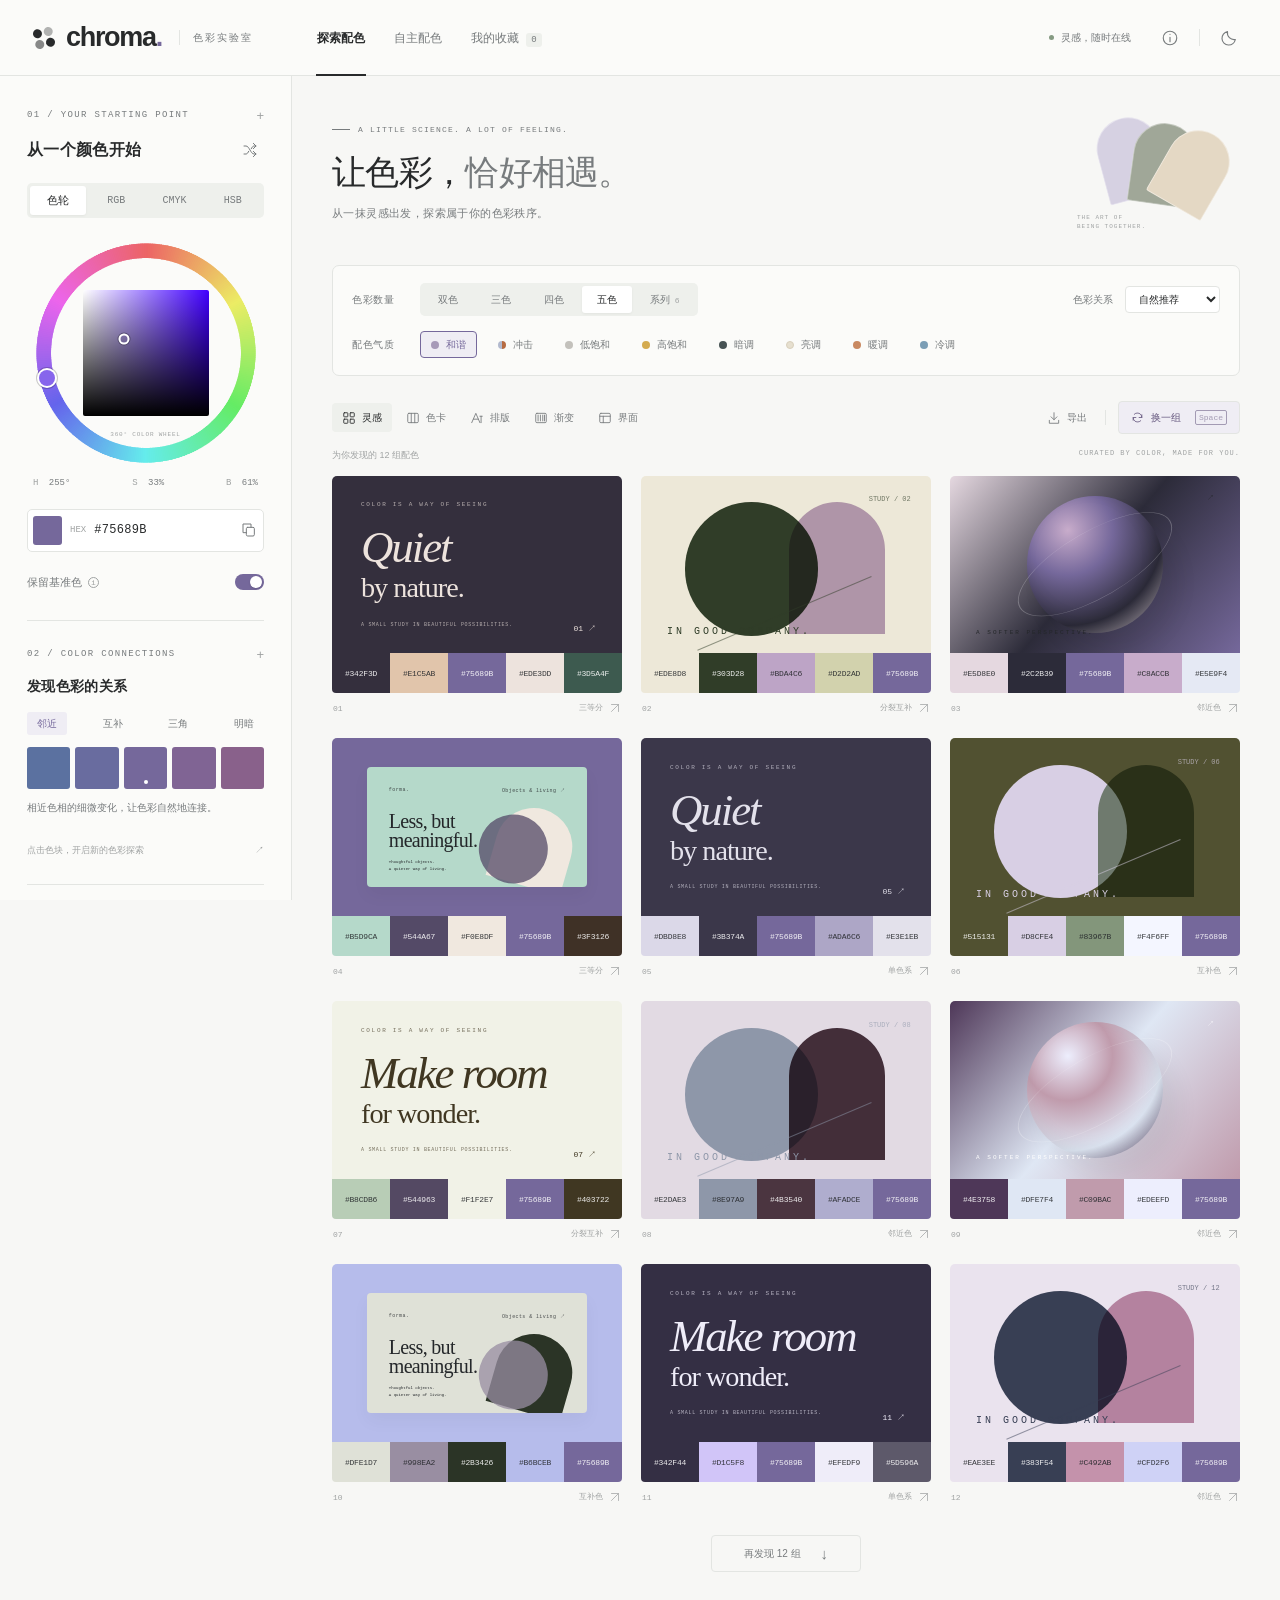
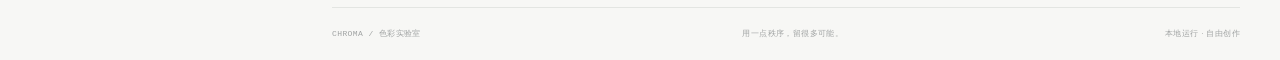
==== commit 324c84ec: "feat: add custom palette editing and update user guides" ====
--- a/色彩实验室.html
+++ b/色彩实验室.html
@@ -19,6 +19,9 @@
 @media(max-width:1050px){.offline-status{display:none}.palette-grid{grid-template-columns:repeat(2,minmax(0,1fr))}.intro-art{display:none}.control-row{gap:14px}.rule-select-wrap{margin-left:0}.rule-select-wrap select{max-width:108px;padding-right:7px}.count-options button{padding:6px 10px}.effect-options{gap:5px}.effect-options button{padding:5px 9px}.effects-row{align-items:flex-start}.effects-row .control-label{padding-top:6px}.control-row:first-child{flex-wrap:wrap}.control-row:first-child .rule-select-wrap{margin-left:auto}.view-options button span{display:none}.view-options button{padding:8px}.view-options button svg{width:15px;height:15px}.preview-type .preview-big{font-size:47px}.main-footer>span:nth-child(2){display:none}.collection-heading>span:last-child{display:none}}
 @media(max-width:760px){.site-header{height:65px;padding:0 20px;gap:15px}.brand-caption{display:none}.brand-word{font-size:25px}.primary-nav{gap:16px;margin-left:auto}.nav-item{font-size:11px}.header-actions{margin-left:0;gap:0}.header-actions #help-button,.header-divider{display:none}.workspace{grid-template-columns:230px minmax(0,1fr)}.sidebar{top:65px;height:calc(100dvh - 65px);padding:22px 17px}.sidebar .eyebrow{font-size:8px;letter-spacing:.8px}.section-title h2{font-size:14px}.wheel-wrap{width:194px;height:194px}.sv-square{width:104px;height:104px}.wheel-note{bottom:26px;font-size:5px}.hsb-summary{margin-bottom:17px;font-size:8px}.hex-control{gap:6px}.hex-label{font-size:8px}#hex-input{font-size:11px}.channel-panel{height:234px;gap:14px}.relation-tabs button{padding:4px 8px}.related-swatch{height:37px}.sidebar-bottom{gap:9px}.sidebar-bottom p{font-size:8px}main{padding:25px 21px 0}h1{font-size:25px;letter-spacing:0}.intro{min-height:100px;margin-bottom:24px}.intro p{font-size:10px;line-height:1.8}.intro-eyebrow{font-size:6px;letter-spacing:.5px}.intro-eyebrow .small-line{width:10px}.generator-controls{padding:14px;gap:13px}.control-row{gap:9px}.control-label{width:100%;font-size:9px}.count-options{width:100%}.count-options button{flex:1;padding:5px 8px;font-size:9px}.control-row:first-child .rule-select-wrap{margin-left:0;width:100%;justify-content:space-between}.rule-select-wrap label{display:block;font-size:9px}.rule-select-wrap select{max-width:140px;font-size:9px}.effects-row{flex-wrap:wrap}.effect-options{gap:4px}.effect-options button{font-size:9px;padding:5px 8px;gap:5px}.effect-dot{width:6px;height:6px}.gallery-toolbar{flex-wrap:wrap;margin-top:18px}.view-options{width:100%;justify-content:space-between}.view-options button span{display:inline;font-size:9px}.view-options button{padding:6px}.view-options button svg{width:12px;height:12px}.gallery-actions{margin-left:auto}.gallery-actions .text-button{font-size:9px}.palette-grid{grid-template-columns:1fr;gap:22px}.card-art{aspect-ratio:1.6}.preview-type .preview-big{font-size:47px}.favorite-button{opacity:1;transform:none}.main-footer>span:last-child{display:none}.sidebar-rule{margin:20px 0}.sidebar-bottom{margin-top:20px}.palette-strip button span{font-size:8px}.load-more{padding:9px 22px;font-size:9px}.dialog-actions{flex-wrap:wrap}.dialog-actions>div{margin-left:auto}.detail-colors{gap:6px}.detail-color p{font-size:7px}.detail-color .color-code{font-size:8px}.contrast-score{width:145px}.contrast-result{gap:15px}}
 @media(max-width:520px){.site-header{padding:0 15px;height:60px;gap:10px}.brand-mark{grid-template-columns:7px 7px;grid-template-rows:7px 7px}.brand-word{font-size:23px}.brand{gap:8px}.primary-nav{gap:14px}.nav-item{font-size:10px}.nav-item span{font-size:8px;margin-left:1px}.header-actions .icon-button{width:29px}.workspace{display:block}.sidebar{position:relative;top:0;height:auto;padding:22px 22px 20px;display:grid;grid-template-columns:1fr 1fr;column-gap:20px;border-right:0;border-bottom:1px solid var(--line);overflow:visible}.sidebar>.sidebar-heading:first-child{grid-column:1/-1}.section-title{grid-column:1/-1;margin:9px 0 13px}.picker-tabs{grid-column:1/-1;margin-bottom:5px}.sidebar #picker-panel{grid-column:1;grid-row:4/9;align-self:start;min-width:0}.wheel-wrap{width:162px;height:162px;margin:7px auto 0}.sv-square{width:86px;height:86px}.wheel-note{bottom:23px;font-size:4px}.hue-marker{width:12px;height:12px}.hsb-summary{font-size:7px;margin:7px 0 0;gap:3px}.hsb-summary b{margin-left:1px}.hex-control{grid-column:2;align-self:start;margin-top:15px;width:100%;height:38px;gap:5px}.hex-label{display:none}.native-color-wrap{width:22px;height:25px}.hex-control .icon-button{width:22px}.hex-control .icon-button svg{width:13px}#hex-input{font-size:10px}.input-error{grid-column:2;font-size:8px;min-height:0}.switch-row{grid-column:2;margin:0;font-size:9px;gap:5px}.switch-row .hint-dot{display:none}.sidebar-rule{display:none}.sidebar>.sidebar-heading:nth-of-type(6){display:none}.sidebar>.sidebar-heading:not(:first-child){display:none}.relationship-title{display:none}.relation-tabs{grid-column:2;margin:8px 0;gap:0}.relation-tabs button{font-size:9px;padding:3px 7px}.related-colors{grid-column:2;gap:3px}.related-swatch{height:27px}.relation-description{grid-column:1/-1;font-size:9px;min-height:0;text-align:center;margin:12px 0 0}.micro-note,.sidebar-bottom{display:none}.channel-panel{height:183px;padding:12px 0 0;gap:10px}.channel-row{grid-template-columns:1fr 39px;gap:4px}.channel-row input[type=number]{width:39px;font-size:9px}.channel-label{font-size:8px;gap:4px}.channel-row input[type=range]{height:5px}.channel-note{font-size:7px}.channel-panel:has(.channel-row:nth-child(4)){gap:6px}.channel-panel:has(.channel-row:nth-child(4)) .channel-label{font-size:7px}main{padding:26px 19px 0}.intro{margin-bottom:22px;min-height:100px}.intro-eyebrow{font-size:6px;letter-spacing:1px}h1{font-size:30px;margin:10px 0}.intro p{font-size:10px}.generator-controls{padding:15px}.control-row .control-label{width:48px;font-size:10px}.control-row:first-child{gap:11px}.count-options{width:auto;flex:1}.count-options button{padding:6px 8px}.control-row:first-child .rule-select-wrap{margin-left:59px;width:calc(100% - 59px)}.effects-row{flex-wrap:nowrap}.effect-options{gap:5px}.effect-options button{font-size:9px;padding:5px 8px}.gallery-toolbar{flex-wrap:nowrap;gap:8px;margin:20px 0 14px}.view-options{width:auto;gap:2px}.view-options button{padding:7px}.view-options button span{display:none}.view-options button svg{width:15px;height:15px}.gallery-actions{gap:3px}.gallery-actions .toolbar-divider{margin:0 2px}.generate-button{padding:8px;font-size:9px;gap:4px}.generate-button svg{width:12px}.text-button{padding:4px}.gallery-actions .text-button span{display:none}.palette-grid{grid-template-columns:repeat(2,minmax(0,1fr));gap:20px 12px}.card-art{aspect-ratio:1.13}.preview-type{padding:12%}.preview-type .preview-big{font-size:32px;letter-spacing:-1.5px}.preview-type .preview-label{font-size:4px;letter-spacing:1px;margin-bottom:13%}.preview-type .preview-foot{font-size:4px;letter-spacing:.3px;margin-top:16%}.preview-type .type-index{font-size:6px}.palette-strip{height:31px}.palette-strip button span{font-size:5px;letter-spacing:-.4px}.card-number{font-size:7px}.card-meta>button{font-size:7px;gap:2px}.card-meta>button>span{display:none}.card-meta{padding-top:8px}.favorite-button{width:23px;height:23px;top:7px;right:7px}.favorite-button svg{width:12px}.poster-word{font-size:7px;letter-spacing:1.5px}.poster-number,.gradient-corner{font-size:5px}.gradient-caption{font-size:4px;letter-spacing:1px}.mini-ui-main strong{font-size:16px}.preview-ui{padding:10% 8%}.mini-ui-nav{font-size:4px}.mini-ui-main p{font-size:3px}.mini-ui-button{font-size:3px;padding:4px 5px}.load-more{margin-top:26px}.main-footer{padding:18px 0}.main-footer>span:last-child{display:inline;font-size:7px}.detail-preview{height:170px}.detail-preview .preview-big{font-size:62px}.detail-colors{grid-template-columns:repeat(3,minmax(0,1fr));gap:14px 10px}.detail-color p{font-size:8px}.detail-color .color-code{font-size:10px}.detail-section-heading>span{max-width:134px;font-size:8px;text-align:right}dialog{padding:20px;max-height:calc(100dvh - 24px);width:calc(100% - 24px);border-radius:9px}.dialog-heading h2{font-size:22px}.contrast-heading h3{font-size:11px}.contrast-heading>span{font-size:7px}.contrast-result{gap:12px}.contrast-score{width:112px}.contrast-score>strong{font-size:22px}#contrast-example{padding:17px 12px}#contrast-example strong{font-size:16px}#contrast-example span{font-size:7px}.contrast-badge{font-size:7px;padding:2px 3px}.dialog-actions{gap:12px}.dialog-actions>div{gap:6px}.primary-button,.secondary-button{font-size:9px;padding:8px 10px}.export-options button{font-size:10px;padding:7px 16px}.export-dialog .dialog-actions>span{width:100%}.help-content p{font-size:11px}.help-content .help-footnote{font-size:9px}}
+.custom-heading{display:flex;align-items:center;justify-content:space-between;gap:12px;margin-bottom:11px}.custom-heading .control-label{width:auto}.custom-heading>span:last-child{font-size:10px;color:var(--muted);min-width:0}.custom-colors{display:flex;gap:9px}.custom-color{flex:1;min-width:0;text-align:left;padding:13px 11px;min-height:78px;border-radius:4px;display:flex;flex-direction:column;justify-content:space-between;gap:12px;position:relative}.custom-color{touch-action:none;user-select:none;cursor:grab}.custom-color span{font-size:10px}.custom-color.is-dragging{opacity:.4;cursor:grabbing}.custom-color.is-drop-target{outline:2px dashed var(--ink);outline-offset:3px}.custom-drag-ghost{position:fixed;z-index:80;pointer-events:none;opacity:.9;outline:2px solid var(--ink);outline-offset:2px;cursor:grabbing}.custom-order-hint{margin:12px 0 0;font-size:10px;color:var(--muted);line-height:1.7}.custom-color b{font:11px var(--mono)}.custom-color.active{outline:2px solid var(--ink);outline-offset:3px}.custom-color.active span:after{content:' · 编辑中'}.custom-color:focus-visible{outline:2px solid var(--accent);outline-offset:5px}.custom-page .sidebar>.switch-row{display:none}.custom-page .palette-card{animation:none}
+@media(max-width:760px){.custom-colors{flex-wrap:wrap}.custom-color{flex:1 1 28%;padding:11px;min-height:70px}.custom-heading>span:last-child{font-size:9px}}
+@media(max-width:520px){.site-header{flex-wrap:wrap;height:auto;min-height:60px;row-gap:0;padding-top:12px}.primary-nav{order:3;width:100%;height:40px;margin:7px 0 0;justify-content:space-between;gap:15px}.header-actions{margin-left:auto}.nav-item{font-size:11px}.custom-heading{align-items:flex-start}.custom-heading>span:last-child{max-width:180px;text-align:right}.custom-color{min-height:68px}.custom-color b{font-size:10px}}
 @media(prefers-reduced-motion:reduce){*{scroll-behavior:auto!important;transition:none!important;animation:none!important}}
 
 </style>
@@ -51,6 +54,7 @@
     </a>
     <nav class="primary-nav" aria-label="主导航">
       <button class="nav-item active" data-page="explore">探索配色</button>
+      <button class="nav-item" data-page="custom">自主配色</button>
       <button class="nav-item" data-page="favorites">我的收藏 <span id="favorite-count">0</span></button>
     </nav>
     <div class="header-actions">
@@ -64,7 +68,7 @@
   <div class="workspace">
     <aside class="sidebar" aria-label="选色面板">
       <div class="sidebar-heading"><span class="eyebrow">01 / YOUR STARTING POINT</span><span class="tiny-cross">+</span></div>
-      <div class="section-title"><h2>从一个颜色开始</h2><button id="random-color" class="icon-button small" aria-label="随机基准色" title="随机基准色"><svg><use href="#i-shuffle"/></svg></button></div>
+      <div class="section-title"><h2 id="picker-title">从一个颜色开始</h2><button id="random-color" class="icon-button small" aria-label="随机基准色" title="随机基准色"><svg><use href="#i-shuffle"/></svg></button></div>
       <div class="picker-tabs segmented" role="tablist" aria-label="选色模式">
         <button id="tab-wheel" class="active" role="tab" aria-selected="true" aria-controls="picker-panel" data-picker="wheel">色轮</button>
         <button id="tab-rgb" role="tab" aria-selected="false" aria-controls="picker-panel" data-picker="rgb">RGB</button>
@@ -111,6 +115,8 @@
 
       <section class="generator-controls" aria-label="配色生成设置">
         <div class="control-row"><span class="control-label">色彩数量</span><div class="count-options segmented" role="group" aria-label="色彩数量"><button data-count="2" aria-pressed="false">双色</button><button data-count="3" aria-pressed="false">三色</button><button data-count="4" aria-pressed="false">四色</button><button class="active" data-count="5" aria-pressed="true">五色</button><button data-count="6" aria-pressed="false">系列 <small>6</small></button></div><div class="rule-select-wrap"><label for="harmony-select">色彩关系</label><select id="harmony-select"><option value="auto">自然推荐</option><option value="analogous">邻近色</option><option value="complement">互补色</option><option value="split">分裂互补</option><option value="triadic">三等分</option><option value="tetradic">四等分</option><option value="mono">单色系</option></select></div></div>
+
+        <div id="custom-controls" hidden><div class="custom-heading"><span class="control-label">指定颜色</span><span id="custom-editing" role="status">正在编辑颜色 1</span></div><div id="custom-colors" class="custom-colors" role="group" aria-label="选择要编辑的颜色"></div><p id="custom-order-hint" class="custom-order-hint">拖动交换顺序，减少颜色时保留前几色。也可用 Alt + ← / → 调整。</p></div>
         <div class="control-row effects-row"><span class="control-label">配色气质</span><div class="effect-options" role="group" aria-label="配色效果"><button data-effect="harmony" class="active" aria-pressed="true"><i class="effect-dot harmony"></i>和谐</button><button data-effect="impact" aria-pressed="false"><i class="effect-dot impact"></i>冲击</button><button data-effect="muted" aria-pressed="false"><i class="effect-dot muted"></i>低饱和</button><button data-effect="vivid" aria-pressed="false"><i class="effect-dot vivid"></i>高饱和</button><button data-effect="dark" aria-pressed="false"><i class="effect-dot dark"></i>暗调</button><button data-effect="light" aria-pressed="false"><i class="effect-dot light"></i>亮调</button><button data-effect="warm" aria-pressed="false" title="米杏、赭橙与暖红，保留锁定的基准色"><i class="effect-dot warm"></i>暖调</button><button data-effect="cool" aria-pressed="false" title="青蓝与灰紫，保留锁定的基准色"><i class="effect-dot cool"></i>冷调</button></div></div>
       </section>
 
@@ -143,7 +149,20 @@
 
   <dialog id="export-dialog" class="export-dialog" aria-labelledby="export-title"><div class="dialog-heading"><div><span class="eyebrow">TAKE YOUR COLORS WITH YOU</span><h2 id="export-title">把灵感带走</h2></div><button class="icon-button close-dialog" aria-label="关闭导出"><svg><use href="#i-close"/></svg></button></div><p id="export-description"></p><div class="export-options segmented" role="group" aria-label="导出格式"><button data-format="css" class="active" aria-pressed="true">CSS 变量</button><button data-format="json" aria-pressed="false">JSON</button><button data-format="svg" aria-pressed="false">SVG 色卡</button></div><pre id="export-preview" tabindex="0"></pre><div class="dialog-actions"><span id="export-file-label" class="mono"></span><div><button id="copy-export" class="secondary-button"><svg><use href="#i-copy"/></svg>复制</button><button id="download-export" class="primary-button"><svg><use href="#i-download"/></svg>下载文件</button></div></div></dialog>
 
-  <dialog id="help-dialog" class="help-dialog" aria-labelledby="help-title"><div class="dialog-heading"><div><span class="eyebrow">A SMALL GUIDE</span><h2 id="help-title">好配色，从探索开始。</h2></div><button class="icon-button close-dialog" aria-label="关闭使用说明"><svg><use href="#i-close"/></svg></button></div><div class="help-content"><p><b>01 / 定义一种颜色</b>拖动色轮选择色相，在中心方块选择饱和度和明度；也可以输入 HEX，或切换 RGB、CMYK、HSB 数值。色轮支持方向键，HSB 与 HSV 含义相同。</p><p><b>02 / 决定相处的方式</b>选择 2–6 种颜色、色彩关系和配色气质。打开「保留基准色」，每组配色都会包含这个准确色值；其他颜色随气质变化。关闭后，基准色也会随风格微调。</p><p><b>03 / 放进真实的设计里</b>切换色卡、排版、渐变、界面预览。点击预览查看所有色值与文字对比度，点击小色块直接复制 HEX。按空格换一组，按 Esc 关闭弹窗。</p><p><b>04 / 带走你的灵感</b>收藏保存在当前浏览器中，可导出 CSS、JSON 或 SVG。清理浏览器数据会移除收藏，建议导出留存。所有功能离线可用，不上传数据。</p><p class="help-footnote">CMYK 为无 ICC 色彩配置的屏幕近似换算；印刷前请根据纸张、油墨与印刷配置打样。推荐由色彩关系与明暗、饱和度规则生成，视觉预览帮助你做最后的判断。</p></div></dialog>
+  <dialog id="help-dialog" class="help-dialog" aria-labelledby="help-title">
+    <div class="dialog-heading"><h2 id="help-title">使用说明</h2><button class="icon-button close-dialog" aria-label="关闭使用说明"><svg><use href="#i-close"/></svg></button></div>
+    <div class="help-content">
+      <p><b>选择颜色</b>左侧支持色轮、RGB、CMYK、HSB 和 HEX。拖动色轮外圈选色相，中心方块调整饱和度和明度；HEX 支持三位或六位输入。HSB 与 HSV 含义相同。聚焦色轮后用方向键调整，按住 Shift 每次调整 10°。</p>
+      <p><b>探索配色</b>选择 2–6 种颜色、色彩关系和配色气质。「保留基准色」打开时，每组包含准确的基准 HEX，气质只影响其他颜色；关闭后，基准色也可能调整。</p>
+      <p><b>自主配色</b>第一次使用时沿用探索页当前第一组配色，之后保留自己编辑的颜色。点击颜色选项卡，左侧选色面板便用于编辑该颜色，预览即时更新。下方「发现色彩的关系」跟随当前颜色，点击关联色即可应用到这个栏位。</p>
+      <p><b>交换顺序与保留颜色</b>把一张颜色选项卡拖到另一张上即可交换位置，鼠标和触屏均可使用。正在编辑的颜色随位置移动，当前预览中的对应两色也会互换。减少数量时保留前几色，隐藏栏位的色值不会清除；再次增加数量或刷新后仍可恢复。聚焦选项卡后按 Alt + ← / → 也可交换，拖到空白处或按 Esc 取消拖动。</p>
+      <p><b>预览与换组</b>可切换灵感、色卡、排版、渐变和界面。「换一组」替换为新的 12 组，「再发现 12 组」保留当前结果并追加。自主配色只打乱指定颜色的排列，不改变 HEX；预览、收藏和导出只包含当前启用的颜色。自主配色的排版预览按当前排列显示，可交换文字色与背景色。</p>
+      <p><b>详情、收藏与导出</b>点击卡片底部的小色块复制 HEX，点击大预览或箭头打开详情，查看色值和 WCAG 对比度。爱心用于收藏；已收藏的配色不随后续编辑改变。工具栏可将当前页配色导出为 CSS、JSON 或 SVG，详情中可导出单组 SVG。</p>
+      <p><b>键盘操作</b>在探索或自主配色页的空白处按 Space 换一组；输入框、按钮、色轮或弹窗有焦点时不触发。按 Esc 关闭弹窗，或取消拖动。</p>
+      <p><b>保存与隐私</b>收藏、选项和自主配色只保存在当前浏览器的本地存储中，不会上传服务器或 GitHub。不同设备、浏览器或文件地址可能使用不同的记录。清理网站数据或使用无痕窗口可能丢失记录，请先导出留存。浏览器禁止存储时仍可编辑和导出，但记录可能在刷新后丢失。</p>
+      <p class="help-footnote">所有功能可离线使用。导出采用实际显示的 sRGB 色值，渐变色卡保留原始端点色。CMYK 为无 ICC 配置的屏幕近似换算，印刷前请按目标纸张和印刷配置转换并打样。</p>
+    </div>
+  </dialog>
   <div id="toast" class="toast" role="status" aria-live="polite"><svg><use href="#i-check"/></svg><span></span></div>
   <script>
 /* Pure color math; no DOM or network dependencies. */
@@ -318,7 +337,20 @@
       return {id:colors.join('').replaceAll('#',''),colors,rule:currentRule,variant,effect,base:normalizeHex(base),serial:idx+1};
     });
   }
-  const api = {clamp,wrap,validHex,normalizeHex,hexToRgb,rgbToHex,rgbToHsv,hsvToRgb,rgbToCmyk,cmykToRgb,rgbToHsl,rgbToOklch,oklchToHex,contrast,textOn,related,generate,effectLabels,ruleLabels};
+  function generateCustom({colors, seed = 1, offset = 0, size = 12, previous = []}) {
+    const rnd = random(seed + offset * 113), orders = [];
+    function permute(prefix, remaining) {
+      if (!remaining.length) { orders.push(prefix); return; }
+      remaining.forEach((slot,i) => permute([...prefix,slot],remaining.filter((_,j) => i !== j)));
+    }
+    permute([],colors.map((_,i) => i));
+    const assignments = distribute(shuffle(orders.map((_,i) => i),rnd),size,previous.map(p => orders.findIndex(order => order.join() === p.slots?.join())),rnd);
+    return assignments.map((assignment,i) => {
+      const slots = orders[assignment], values = slots.map(slot => normalizeHex(colors[slot]));
+      return {id:values.join('').replaceAll('#',''), colors:values, slots, rule:'custom', effect:'custom', serial:offset+i+1};
+    });
+  }
+  const api = {clamp,wrap,validHex,normalizeHex,hexToRgb,rgbToHex,rgbToHsv,hsvToRgb,rgbToCmyk,cmykToRgb,rgbToHsl,rgbToOklch,oklchToHex,contrast,textOn,related,generate,generateCustom,effectLabels,ruleLabels};
   root.ColorEngine = api;
   if (typeof module !== 'undefined' && module.exports) module.exports = api;
 })(typeof window !== 'undefined' ? window : globalThis);
@@ -344,13 +376,22 @@
     lock:stored.lock !== false, view:['mixed','palette','type','gradient','ui'].includes(stored.view) ? stored.view : 'mixed',
     theme:['light','dark'].includes(stored.theme) ? stored.theme : (matchMedia('(prefers-color-scheme: dark)').matches ? 'dark' : 'light'),
     seed:1024, palettes:[], favorites:Array.isArray(stored.favorites) ? stored.favorites.filter(validPalette).map(({name, ...p}) => ({...p,colors:p.colors.map(C.normalizeHex),id:p.colors.map(C.normalizeHex).join('').replaceAll('#','')})) : [],
+    custom:{colors:validPalette(stored.custom) ? stored.custom.colors.map(C.normalizeHex) : [], count:0, active:0, hsv:[0,0,0], palettes:[]},
   };
+  state.custom.count=validPalette(stored.custom) ? ([2,3,4,5,6].includes(stored.custom.count) && stored.custom.count<=state.custom.colors.length ? stored.custom.count : state.custom.colors.length) : 0;
   state.hsv = C.rgbToHsv(C.hexToRgb(state.base));
+  const editor = {
+    get base() { return state.page==='custom' ? state.custom.colors[state.custom.active] : state.base; },
+    set base(hex) { if (state.page==='custom') state.custom.colors[state.custom.active]=hex; else state.base=hex; },
+    get hsv() { return state.page==='custom' ? state.custom.hsv : state.hsv; },
+    set hsv(hsv) { if (state.page==='custom') state.custom.hsv=hsv; else state.hsv=hsv; },
+  };
   let selectedPalette = null, exportFormat = 'css', exported = null, renderTimer = 0, toastTimer = 0, lastFocusedElement = null;
   let channelValues = [], channelMode = '', storageNoticeShown = false;
+  let customDrag = null, suppressCustomClick = false;
   function persist() {
     const {base,count,effect,rule,lock,view,theme,favorites} = state;
-    try { localStorage.setItem(STORAGE_KEY,JSON.stringify({base,count,effect,rule,lock,view,theme,favorites})); }
+    try { localStorage.setItem(STORAGE_KEY,JSON.stringify({base,count,effect,rule,lock,view,theme,favorites,custom:{colors:state.custom.colors,count:state.custom.count}})); }
     catch (_) { if (!storageNoticeShown) { toast('浏览器未允许本地保存，请导出收藏留存'); storageNoticeShown = true; } }
   }
   function toast(message) {
@@ -376,19 +417,28 @@
     setTimeout(() => URL.revokeObjectURL(url),1000); toast('已生成导出文件');
   }
   function syncControls() {
-    $$('[data-count]').forEach(b => { const active = +b.dataset.count === state.count; b.classList.toggle('active',active); b.setAttribute('aria-pressed',active); });
+    $$('[data-count]').forEach(b => { const active = +b.dataset.count === (state.page==='custom' ? state.custom.count : state.count); b.classList.toggle('active',active); b.setAttribute('aria-pressed',active); });
     $$('[data-effect]').forEach(b => { const active = b.dataset.effect === state.effect; b.classList.toggle('active',active); b.setAttribute('aria-pressed',active); });
     $$('[data-view]').forEach(b => { const active = b.dataset.view === state.view; b.classList.toggle('active',active); b.setAttribute('aria-pressed',active); });
     $('harmony-select').value = state.rule; $('lock-base').checked = state.lock;
   }
-  function regenerate({delay = false, previous = []} = {}) {
+  function regenerate({delay = false, previous = [], reshuffle = false} = {}) {
     clearTimeout(renderTimer);
+    if (state.page==='custom') {
+      renderTimer=0;
+      const custom=state.custom;
+      custom.palettes=reshuffle || !custom.palettes.length ? C.generateCustom({colors:custom.colors.slice(0,custom.count),seed:state.seed,previous}) : custom.palettes.map(p=>{
+        const colors=p.slots.map(slot=>custom.colors[slot]);
+        return {...p,colors,id:colors.join('').replaceAll('#','')};
+      });
+      renderCustomColors(); renderGallery(); persist(); return;
+    }
     const run = () => { renderTimer = 0; state.palettes = C.generate({...state, previous}); renderGallery(); persist(); };
     if (delay) renderTimer = setTimeout(run,100); else run();
   }
   function advanceSeed() { state.seed = (state.seed + 1 + Math.floor(Math.random()*1e9)) >>> 0; }
   function setBase(hex, hsv = null, delay = false) {
-    state.base = C.normalizeHex(hex); state.hsv = hsv || C.rgbToHsv(C.hexToRgb(state.base),state.hsv[0]);
+    editor.base = C.normalizeHex(hex); editor.hsv = hsv || C.rgbToHsv(C.hexToRgb(editor.base),editor.hsv[0]);
     $('hex-error').textContent = ''; $('hex-input').removeAttribute('aria-invalid');
     updatePicker(); renderRelated(); regenerate({delay});
   }
@@ -401,14 +451,14 @@
     }
   }
   function updatePicker() {
-    const [h,s,v] = state.hsv, radians = (h-90)*Math.PI/180;
+    const [h,s,v] = editor.hsv, radians = (h-90)*Math.PI/180;
     const marker = $('hue-marker'); marker.style.left = `${50+43.333*Math.cos(radians)}%`; marker.style.top = `${50+43.333*Math.sin(radians)}%`;
     marker.style.background = `hsl(${h},78%,66%)`; $('hue-wheel').setAttribute('aria-valuenow',Math.round(h));
     $('hue-wheel').setAttribute('aria-valuetext',`${Math.round(h)} 度`);
     $('sv-square').style.backgroundColor = `hsl(${h},100%,50%)`;
     $('sv-marker').style.left = `${s}%`; $('sv-marker').style.top = `${100-v}%`;
     $('summary-h').textContent = `${Math.round(h)}°`; $('summary-s').textContent = `${Math.round(s)}%`; $('summary-b').textContent = `${Math.round(v)}%`;
-    $('hex-input').value = state.base; $('native-color').value = state.base.toLowerCase();
+    $('hex-input').value = editor.base; $('native-color').value = editor.base.toLowerCase();
     if (state.picker !== 'wheel') updateChannels();
   }
   function bindPointer(element, update) {
@@ -423,18 +473,18 @@
   }
   bindPointer($('hue-wheel'),event => {
     const r = $('hue-wheel').getBoundingClientRect(), dx = event.clientX-r.left-r.width/2, dy = event.clientY-r.top-r.height/2;
-    const h = C.wrap(Math.atan2(dy,dx)*180/Math.PI+90), hsv = [h,state.hsv[1],state.hsv[2]];
+    const h = C.wrap(Math.atan2(dy,dx)*180/Math.PI+90), hsv = [h,editor.hsv[1],editor.hsv[2]];
     setBase(C.rgbToHex(C.hsvToRgb(hsv)),hsv,true);
   });
   bindPointer($('sv-square'),event => {
     const r = $('sv-square').getBoundingClientRect();
-    const hsv = [state.hsv[0],C.clamp((event.clientX-r.left)/r.width)*100,(1-C.clamp((event.clientY-r.top)/r.height))*100];
+    const hsv = [editor.hsv[0],C.clamp((event.clientX-r.left)/r.width)*100,(1-C.clamp((event.clientY-r.top)/r.height))*100];
     setBase(C.rgbToHex(C.hsvToRgb(hsv)),hsv,true);
   });
   $('hue-wheel').addEventListener('keydown',event => {
     const direction = {ArrowRight:1,ArrowUp:1,ArrowLeft:-1,ArrowDown:-1}[event.key];
     if (!direction) return;
-    event.preventDefault(); const hsv = [C.wrap(state.hsv[0]+direction*(event.shiftKey ? 10 : 1)),state.hsv[1],state.hsv[2]];
+    event.preventDefault(); const hsv = [C.wrap(editor.hsv[0]+direction*(event.shiftKey ? 10 : 1)),editor.hsv[1],editor.hsv[2]];
     setBase(C.rgbToHex(C.hsvToRgb(hsv)),hsv);
   });
   const channelConfigs = {
@@ -453,8 +503,8 @@
         const i = +input.dataset.channel; channelValues[i] = C.clamp(input.valueAsNumber,0,config[i][2]);
         const values = [...channelValues];
         const rgb = state.picker === 'rgb' ? values : state.picker === 'cmyk' ? C.cmykToRgb(values) : C.hsvToRgb(values);
-        const hsv = state.picker === 'hsv' ? [C.wrap(values[0]),values[1],values[2]] : C.rgbToHsv(rgb,state.hsv[0]);
-        state.base = C.rgbToHex(rgb); state.hsv = hsv;
+        const hsv = state.picker === 'hsv' ? [C.wrap(values[0]),values[1],values[2]] : C.rgbToHsv(rgb,editor.hsv[0]);
+        editor.base = C.rgbToHex(rgb); editor.hsv = hsv;
         // Keep the user's CMYK decomposition (black generation is not unique).
         updatePickerFromChannel(input); renderRelated(); regenerate({delay:input.type==='range'});
       });
@@ -469,8 +519,8 @@
   }
   function updateChannels(source = null, retain = false) {
     if (channelMode !== state.picker || !retain) {
-      const rgb = C.hexToRgb(state.base);
-      channelValues = state.picker === 'rgb' ? rgb : state.picker === 'cmyk' ? C.rgbToCmyk(rgb) : [...state.hsv];
+      const rgb = C.hexToRgb(editor.base);
+      channelValues = state.picker === 'rgb' ? rgb : state.picker === 'cmyk' ? C.rgbToCmyk(rgb) : [...editor.hsv];
       channelMode = state.picker;
     }
     const config = channelConfigs[state.picker]; if (!config) return;
@@ -486,10 +536,11 @@
     });
   }
   function renderRelated() {
-    const colors = C.related(state.base,state.relation);
-    $('related-colors').innerHTML = colors.map(hex => `<button class="related-swatch ${hex===state.base?'is-base':''}" style="background:${hex};color:${C.textOn(hex)}" data-related="${hex}" title="${hex} · 设为基准色" aria-label="将关联色 ${hex} 设为基准色"></button>`).join('');
+    const colors = C.related(editor.base,state.relation), action=state.page==='custom'?'用于当前颜色':'设为基准色';
+    $('related-colors').innerHTML = colors.map(hex => `<button class="related-swatch ${hex===editor.base?'is-base':''}" style="background:${hex};color:${C.textOn(hex)}" data-related="${hex}" title="${hex} · ${action}" aria-label="将关联色 ${hex} ${action}"></button>`).join('');
     const descriptions = {analogous:'相近色相的细微变化，让色彩自然地连接。',complement:'色轮另一侧的呼应，在对照中找到平衡。',triadic:'三个方向的色相，让画面丰富而有节奏。',tonal:'同一色彩的明暗层次，建立安静的秩序。'};
     $('relation-description').textContent = descriptions[state.relation];
+    document.querySelector('.micro-note').innerHTML=(state.page==='custom'?'点击色块，应用到当前颜色':'点击色块，开启新的色彩探索')+' <span>↗</span>';
   }
   function bestPair(colors) {
     let best = [0,1], ratio = 0;
@@ -499,7 +550,7 @@
   function previewType(index) { return state.view === 'mixed' ? ['type','poster','gradient','ui','type','poster'][index%6] : state.view; }
   function previewHtml(palette,type,index=0) {
     const colors = [...palette.colors];
-    if (type==='type') { const pair=bestPair(colors), a=colors[pair[0]], b=colors[pair[1]]; colors.splice(0,colors.length,a,b,...palette.colors.filter((_,i)=>!pair.includes(i))); }
+    if (type==='type' && palette.rule!=='custom') { const pair=bestPair(colors), a=colors[pair[0]], b=colors[pair[1]]; colors.splice(0,colors.length,a,b,...palette.colors.filter((_,i)=>!pair.includes(i))); }
     while (colors.length<5) colors.push(colors[colors.length%palette.colors.length]);
     const vars = colors.map((hex,i) => `--p${i}:${hex};--pt${i}:${C.textOn(hex)}`).join(';');
     if (type==='palette') return `<div class="preview preview-palette" style="${vars}">${palette.colors.map((hex,i)=>`<div style="background:${hex};color:${C.textOn(hex)}">0${i+1}</div>`).join('')}</div>`;
@@ -510,15 +561,93 @@
     return `<div class="preview preview-type" style="${vars}"><span class="preview-label">COLOR IS A WAY OF SEEING</span><div class="preview-big">${titles[0]}<span>${titles[1]}</span></div><span class="preview-foot">A SMALL STUDY IN BEAUTIFUL POSSIBILITIES.</span><span class="type-index">${String(index+1).padStart(2,'0')} ↗</span></div>`;
   }
   const isSaved = id => state.favorites.some(p => p.id === id);
-  function visiblePalettes() { return state.page==='favorites' ? state.favorites : state.palettes; }
+  function renderCustomColors() {
+    const {active,count}=state.custom, colors=state.custom.colors.slice(0,count), container=$('custom-colors');
+    if (container.children.length!==colors.length) container.innerHTML=colors.map((_,i)=>`<button class="custom-color" data-custom-color="${i}" aria-controls="picker-panel" aria-describedby="custom-order-hint" aria-keyshortcuts="Alt+ArrowLeft Alt+ArrowRight" title="拖动到另一颜色以交换位置；Alt + 左右方向键调整"><span></span><b></b></button>`).join('');
+    [...container.children].forEach((button,i)=>{
+      button.style.background=colors[i]; button.style.color=C.textOn(colors[i]);
+      button.classList.toggle('active',i===active); button.setAttribute('aria-pressed',i===active);
+      button.setAttribute('aria-label',`编辑颜色 ${i+1}，${colors[i]}`);
+      button.querySelector('span').textContent=`颜色 ${i+1}`; button.querySelector('b').textContent=colors[i];
+    });
+    $('custom-editing').textContent=`正在编辑颜色 ${active+1} · 使用选色面板调整`;
+    $('picker-title').textContent=`编辑颜色 ${active+1}`;
+  }
+  function selectCustomColor(index) {
+    state.custom.active=index;
+    state.custom.hsv=C.rgbToHsv(C.hexToRgb(editor.base));
+    $('hex-error').textContent=''; $('hex-input').removeAttribute('aria-invalid');
+    updatePicker(); renderRelated(); renderCustomColors();
+  }
+  function swapCustomColors(from,to) {
+    const custom=state.custom;
+    if(from===to || from<0 || to<0 || from>=custom.count || to>=custom.count)return;
+    [custom.colors[from],custom.colors[to]]=[custom.colors[to],custom.colors[from]];
+    if(custom.active===from)custom.active=to;
+    else if(custom.active===to)custom.active=from;
+    selectCustomColor(custom.active);regenerate();
+    $('custom-colors').children[to].focus({preventScroll:true});
+    toast(`已交换颜色 ${from+1} 与颜色 ${to+1}`);
+  }
+  function finishCustomDrag(commit=false) {
+    const drag=customDrag;if(!drag)return;
+    customDrag=null;
+    drag.ghost?.remove();
+    $$('[data-custom-color]').forEach(button=>button.classList.remove('is-dragging','is-drop-target'));
+    if(drag.button.hasPointerCapture(drag.pointerId))drag.button.releasePointerCapture(drag.pointerId);
+    if(drag.moved) {
+      // The click following pointerup must not select the old slot after a swap.
+      suppressCustomClick=true;setTimeout(()=>{suppressCustomClick=false;},0);
+      if(commit && drag.target!==null)swapCustomColors(drag.from,drag.target);
+    }
+  }
+  const customColors=$('custom-colors');
+  customColors.addEventListener('pointerdown',event=>{
+    const button=event.target.closest('[data-custom-color]');
+    if(!button || state.page!=='custom' || event.button!==0 || !event.isPrimary || customDrag)return;
+    const rect=button.getBoundingClientRect();
+    customDrag={button,pointerId:event.pointerId,from:+button.dataset.customColor,target:null,x:event.clientX,y:event.clientY,dx:event.clientX-rect.left,dy:event.clientY-rect.top,moved:false,ghost:null};
+    button.setPointerCapture(event.pointerId);
+  });
+  customColors.addEventListener('pointermove',event=>{
+    const drag=customDrag;if(!drag || drag.pointerId!==event.pointerId)return;
+    if(!drag.moved && Math.hypot(event.clientX-drag.x,event.clientY-drag.y)<6)return;
+    event.preventDefault();
+    if(!drag.moved) {
+      drag.moved=true;
+      const rect=drag.button.getBoundingClientRect();
+      drag.ghost=drag.button.cloneNode(true);drag.ghost.removeAttribute('data-custom-color');
+      drag.ghost.removeAttribute('aria-describedby');drag.ghost.removeAttribute('aria-controls');
+      drag.ghost.setAttribute('aria-hidden','true');drag.ghost.tabIndex=-1;
+      drag.ghost.classList.add('custom-drag-ghost');drag.ghost.style.width=`${rect.width}px`;drag.ghost.style.height=`${rect.height}px`;
+      document.body.appendChild(drag.ghost);drag.button.classList.add('is-dragging');
+    }
+    drag.ghost.style.left=`${event.clientX-drag.dx}px`;drag.ghost.style.top=`${event.clientY-drag.dy}px`;
+    const target=document.elementFromPoint(event.clientX,event.clientY)?.closest('[data-custom-color]');
+    drag.target=target && customColors.contains(target) ? +target.dataset.customColor : null;
+    [...customColors.children].forEach(button=>button.classList.toggle('is-drop-target',+button.dataset.customColor===drag.target && drag.target!==drag.from));
+  });
+  customColors.addEventListener('pointerup',event=>{if(customDrag?.pointerId===event.pointerId)finishCustomDrag(true);});
+  customColors.addEventListener('pointercancel',()=>finishCustomDrag());
+  customColors.addEventListener('lostpointercapture',()=>finishCustomDrag());
+  customColors.addEventListener('click',event=>{if(suppressCustomClick){event.preventDefault();event.stopPropagation();}},true);
+  customColors.addEventListener('dragstart',event=>event.preventDefault());
+  customColors.addEventListener('keydown',event=>{
+    const button=event.target.closest('[data-custom-color]');
+    if(!button || !event.altKey || !['ArrowLeft','ArrowRight'].includes(event.key))return;
+    event.preventDefault();finishCustomDrag();
+    const from=+button.dataset.customColor;swapCustomColors(from,from+(event.key==='ArrowRight'?1:-1));
+  });
+  document.addEventListener('keydown',event=>{if(event.key==='Escape' && customDrag){event.preventDefault();finishCustomDrag();}});
+  function visiblePalettes() { return state.page==='favorites' ? state.favorites : state.page==='custom' ? state.custom.palettes : state.palettes; }
   function renderGallery() {
     const palettes = visiblePalettes();
-    $('palette-grid').innerHTML = palettes.map((p,i) => `<article class="palette-card" style="animation-delay:${Math.min(i,11)*18}ms"><button class="card-art" data-detail="${p.id}" aria-label="查看配色 ${i+1} 详情">${previewHtml(p,previewType(i),i)}</button><button class="favorite-button ${isSaved(p.id)?'saved':''}" data-save="${p.id}" aria-label="${isSaved(p.id)?'取消收藏':'收藏'}配色 ${i+1}" aria-pressed="${isSaved(p.id)}" title="${isSaved(p.id)?'取消收藏':'收藏配色'}">${icon('heart')}</button><div class="palette-strip">${p.colors.map(hex => `<button style="background:${hex};color:${C.textOn(hex)}" data-copy="${hex}" title="复制 ${hex}" aria-label="复制颜色 ${hex}"><span>${hex}</span></button>`).join('')}</div><div class="card-meta"><span class="card-number">${String(i+1).padStart(2,'0')}</span><button data-detail="${p.id}" aria-label="查看配色 ${i+1} 详情"><span>${C.ruleLabels[p.rule]||'自由配色'}</span>${icon('arrow')}</button></div></article>`).join('');
+    $('palette-grid').innerHTML = palettes.map((p,i) => `<article class="palette-card" style="animation-delay:${Math.min(i,11)*18}ms"><button class="card-art" data-detail="${i}" aria-label="查看配色 ${i+1} 详情">${previewHtml(p,previewType(i),i)}</button><button class="favorite-button ${isSaved(p.id)?'saved':''}" data-save="${i}" aria-label="${isSaved(p.id)?'取消收藏':'收藏'}配色 ${i+1}" aria-pressed="${isSaved(p.id)}" title="${isSaved(p.id)?'取消收藏':'收藏配色'}">${icon('heart')}</button><div class="palette-strip">${p.colors.map(hex => `<button style="background:${hex};color:${C.textOn(hex)}" data-copy="${hex}" title="复制 ${hex}" aria-label="复制颜色 ${hex}"><span>${hex}</span></button>`).join('')}</div><div class="card-meta"><span class="card-number">${String(i+1).padStart(2,'0')}</span><button data-detail="${i}" aria-label="查看配色 ${i+1} 详情"><span>${C.ruleLabels[p.rule]||'自由配色'}</span>${icon('arrow')}</button></div></article>`).join('');
     $('favorite-count').textContent = state.favorites.length;
     $('empty-state').hidden = palettes.length>0 || state.page!=='favorites';
     $('load-more').hidden = state.page==='favorites';
-    $('collection-description').textContent = state.page==='favorites' ? `已收藏的 ${palettes.length} 组灵感` : `为你发现的 ${palettes.length} 组配色`;
-    $('generation-label').textContent = state.page==='favorites' ? 'KEEP WHAT MOVES YOU.' : 'CURATED BY COLOR, MADE FOR YOU.';
+    $('collection-description').textContent = state.page==='favorites' ? `已收藏的 ${palettes.length} 组灵感` : state.page==='custom' ? `用指定颜色搭配的 ${palettes.length} 组配色` : `为你发现的 ${palettes.length} 组配色`;
+    $('generation-label').textContent = state.page==='favorites' ? 'KEEP WHAT MOVES YOU.' : state.page==='custom' ? 'YOUR COLORS, NEW POSSIBILITIES.' : 'CURATED BY COLOR, MADE FOR YOU.';
     $('export-button').disabled = palettes.length===0;
   }
   function toggleFavorite(palette) {
@@ -527,13 +656,31 @@
     persist(); renderGallery(); syncDetailSave();
   }
   function setPage(page) {
+    finishCustomDrag();
+    if (renderTimer) regenerate();
     state.page=page;
+    const custom=page==='custom';
+    document.body.classList.toggle('custom-page',custom);
     $$('[data-page]').forEach(b=>b.classList.toggle('active',b.dataset.page===page));
-    $('page-title').innerHTML=page==='favorites' ? '把喜欢的，<span>留在这里。</span>' : '让色彩，<span>恰好相遇。</span>';
-    $('page-description').textContent=page==='favorites' ? '一些让你心动的色彩，等待成为下一次创作。' : '从一抹灵感出发，探索属于你的色彩秩序。';
-    // Saved palettes are shown exactly as collected; generation settings belong to Explore.
+    $('page-title').innerHTML=page==='favorites' ? '把喜欢的，<span>留在这里。</span>' : custom ? '让配色，<span>由你决定。</span>' : '让色彩，<span>恰好相遇。</span>';
+    $('page-description').textContent=page==='favorites' ? '一些让你心动的色彩，等待成为下一次创作。' : custom ? '指定每一种颜色，看看它们在设计中的不同可能。' : '从一抹灵感出发，探索属于你的色彩秩序。';
     document.querySelector('.generator-controls').hidden=page==='favorites';
     $('generate-button').hidden=page==='favorites';
+    $('custom-controls').hidden=!custom;
+    document.querySelector('.rule-select-wrap').hidden=custom;
+    document.querySelector('.effects-row').hidden=custom;
+    $('picker-title').textContent='从一个颜色开始';
+    $('random-color').setAttribute('aria-label',custom?'随机当前颜色':'随机基准色');
+    $('random-color').title=custom?'随机当前颜色':'随机基准色';
+    $('copy-base').setAttribute('aria-label',custom?'复制当前颜色':'复制基准色');
+    $('palette-grid').setAttribute('aria-label',custom?'自主配色预览':page==='favorites'?'收藏配色':'推荐配色');
+    if (custom) {
+      if (!state.custom.colors.length) { state.custom.colors=[...state.palettes[0].colors]; state.custom.count=state.custom.colors.length; }
+      selectCustomColor(state.custom.active);
+      if (!state.custom.palettes.length) regenerate();
+    }
+    syncControls(); updatePicker(); renderRelated();
+    $('hex-error').textContent=''; $('hex-input').removeAttribute('aria-invalid');
     renderGallery();
   }
   function openDialog(dialog) { lastFocusedElement=document.activeElement; dialog.showModal(); dialog.scrollTop=0; }
@@ -544,12 +691,12 @@
     $('detail-save').classList.toggle('saved',saved); $('detail-save').setAttribute('aria-pressed',saved);
   }
   function showDetail(palette,index=0) {
-    selectedPalette=palette; $('detail-name').textContent=`配色 / ${String(index+1).padStart(2,'0')}`;
+    selectedPalette={...palette,serial:index+1}; $('detail-name').textContent=`配色 / ${String(index+1).padStart(2,'0')}`;
     $('detail-preview').innerHTML=previewHtml(palette,previewType(index),index);
     $('detail-colors').style.setProperty('--count',palette.colors.length);
     $('detail-colors').innerHTML=palette.colors.map(hex=>{
       const rgb=C.hexToRgb(hex), hsl=C.rgbToHsl(rgb).map(Math.round), cmyk=C.rgbToCmyk(rgb).map(Math.round);
-      return `<div class="detail-color"><div class="color-sample" style="background:${hex};color:${C.textOn(hex)}"><button class="icon-button" data-copy="${hex}" aria-label="复制 ${hex}">${icon('copy')}</button></div><button class="color-code" data-copy="${hex}" title="复制色值">${hex}</button><p>RGB ${rgb.join(' ')}\nHSL ${hsl[0]} ${hsl[1]} ${hsl[2]}\nCMYK ${cmyk.join(' ')}</p><button class="base-this" data-base="${hex}" aria-label="将 ${hex} 设为基准色">设为基准色 ↗</button></div>`;
+      return `<div class="detail-color"><div class="color-sample" style="background:${hex};color:${C.textOn(hex)}"><button class="icon-button" data-copy="${hex}" aria-label="复制 ${hex}">${icon('copy')}</button></div><button class="color-code" data-copy="${hex}" title="复制色值">${hex}</button><p>RGB ${rgb.join(' ')}\nHSL ${hsl[0]} ${hsl[1]} ${hsl[2]}\nCMYK ${cmyk.join(' ')}</p><button class="base-this" data-base="${hex}" aria-label="${state.page==='custom'?'将 '+hex+' 用于当前颜色':'将 '+hex+' 设为基准色'}">${state.page==='custom'?'用于当前颜色':'设为基准色'} ↗</button></div>`;
     }).join('');
     const options=palette.colors.map((hex,i)=>`<option value="${i}">${String(i+1).padStart(2,'0')} / ${hex}</option>`).join('');
     $('contrast-foreground').innerHTML=options; $('contrast-background').innerHTML=options;
@@ -563,11 +710,11 @@
     $('contrast-ratio').textContent=`${ratio.toFixed(2)}:1`;
     $('contrast-badges').innerHTML=[['普通字 AA',4.5],['普通字 AAA',7],['大字 AA',3]].map(([label,min])=>`<span class="contrast-badge ${ratio>=min?'pass':'fail'}">${ratio>=min?'✓':'×'} ${label}</span>`).join('');
   }
-  function svgExport(palettes) {
+  function svgExport(palettes,start=0) {
     const width=900,rowHeight=190,height=68+palettes.length*rowHeight+36;
     const rows=palettes.map((p,index)=>{
       const y=78+index*rowHeight,sw=(width-80)/p.colors.length;
-      return `<g><text x="40" y="${y}" font-size="13" fill="#555">PALETTE / ${String(index+1).padStart(2,'0')}</text>${p.colors.map((hex,i)=>`<rect x="${40+i*sw}" y="${y+14}" width="${sw+.2}" height="110" fill="${hex}"/><text x="${40+i*sw+12}" y="${y+110}" font-family="monospace" font-size="12" fill="${C.textOn(hex)}">${hex}</text>`).join('')}</g>`;
+      return `<g><text x="40" y="${y}" font-size="13" fill="#555">PALETTE / ${String(start+index+1).padStart(2,'0')}</text>${p.colors.map((hex,i)=>`<rect x="${40+i*sw}" y="${y+14}" width="${sw+.2}" height="110" fill="${hex}"/><text x="${40+i*sw+12}" y="${y+110}" font-family="monospace" font-size="12" fill="${C.textOn(hex)}">${hex}</text>`).join('')}</g>`;
     }).join('\n');
     return `<svg xmlns="http://www.w3.org/2000/svg" width="${width}" height="${height}" viewBox="0 0 ${width} ${height}"><rect width="100%" height="100%" fill="#F7F7F5"/><g font-family="Segoe UI,Microsoft YaHei,sans-serif"><text x="40" y="35" font-size="18" font-weight="600" fill="#292B2C">chroma. / 色彩实验室</text>${rows}<text x="40" y="${height-22}" font-size="9" fill="#888">A LITTLE SCIENCE. A LOT OF FEELING.</text></g></svg>`;
   }
@@ -588,11 +735,12 @@
 
   // Events are delegated for regenerated card and swatch elements.
   document.addEventListener('click',event=>{
+    const customColor=event.target.closest('[data-custom-color]'); if (customColor) { selectCustomColor(+customColor.dataset.customColor); return; }
     const copyButton=event.target.closest('[data-copy]'); if (copyButton) { copy(copyButton.dataset.copy,`已复制 ${copyButton.dataset.copy}`); return; }
-    const detail=event.target.closest('[data-detail]'); if (detail) { const palettes=visiblePalettes(),index=palettes.findIndex(p=>p.id===detail.dataset.detail); if(index>=0) showDetail(palettes[index],index); return; }
-    const save=event.target.closest('[data-save]'); if (save) { const p=visiblePalettes().find(p=>p.id===save.dataset.save); if(p) toggleFavorite(p); return; }
+    const detail=event.target.closest('[data-detail]'); if (detail) { const index=+detail.dataset.detail, p=visiblePalettes()[index]; if(p) showDetail(p,index); return; }
+    const save=event.target.closest('[data-save]'); if (save) { const p=visiblePalettes()[+save.dataset.save]; if(p) toggleFavorite(p); return; }
     const related=event.target.closest('[data-related]'); if (related) {setBase(related.dataset.related);return;}
-    const base=event.target.closest('[data-base]'); if(base) {setBase(base.dataset.base);closeDialog($('palette-dialog'));setPage('explore');toast('已设为基准色');}
+    const base=event.target.closest('[data-base]'); if(base) {const custom=state.page==='custom';if(!custom)setPage('explore');setBase(base.dataset.base);closeDialog($('palette-dialog'));toast(custom?'已用于当前颜色':'已设为基准色');}
   });
   $$('[data-picker]').forEach(button=>button.addEventListener('click',()=>{
     state.picker=button.dataset.picker;
@@ -613,7 +761,19 @@
   $$('[data-relation]').forEach(button=>button.addEventListener('click',()=>{
     state.relation=button.dataset.relation;$$('[data-relation]').forEach(b=>{const active=b===button;b.classList.toggle('active',active);b.setAttribute('aria-pressed',active);});renderRelated();
   }));
-  $$('[data-count]').forEach(button=>button.addEventListener('click',()=>{state.count=+button.dataset.count;syncControls();regenerate();}));
+  $$('[data-count]').forEach(button=>button.addEventListener('click',()=>{
+    finishCustomDrag();
+    const count=+button.dataset.count;
+    if(state.page==='custom') {
+      const custom=state.custom;
+      if(count===custom.count)return;
+      const defaults=state.palettes[0].colors;
+      while(custom.colors.length<count)custom.colors.push(defaults[custom.colors.length] || defaults[custom.colors.length%defaults.length]);
+      custom.count=count;custom.active=Math.min(custom.active,count-1);custom.palettes=[];
+      selectCustomColor(custom.active);
+    } else state.count=count;
+    syncControls();regenerate();
+  }));
   $$('[data-effect]').forEach(button=>button.addEventListener('click',()=>{state.effect=button.dataset.effect;syncControls();regenerate();}));
   $$('[data-view]').forEach(button=>button.addEventListener('click',()=>{state.view=button.dataset.view;syncControls();renderGallery();persist();}));
   $$('[data-page]').forEach(button=>button.addEventListener('click',()=>setPage(button.dataset.page)));
@@ -629,13 +789,18 @@
   $('hex-input').addEventListener('keydown',event=>{if(event.key==='Enter')$('hex-input').blur();});
   $('native-color').addEventListener('input',()=>setBase($('native-color').value,null,true));
   $('native-color').addEventListener('change',()=>regenerate());
-  $('copy-base').addEventListener('click',()=>copy(state.base,`已复制 ${state.base}`));
+  $('copy-base').addEventListener('click',()=>copy(editor.base,`已复制 ${editor.base}`));
   $('random-color').addEventListener('click',()=>setBase(C.oklchToHex([.42+Math.random()*.35,.05+Math.random()*.15,Math.random()*360])));
   $('generate-button').addEventListener('click',()=>{
-    const previous=state.palettes.slice(0,12);advanceSeed();regenerate({previous});
+    const previous=visiblePalettes().slice(0,12);advanceSeed();regenerate({previous,reshuffle:true});
   });
   $('load-more').addEventListener('click',()=>{
     if(renderTimer)regenerate();
+    if(state.page==='custom') {
+      const custom=state.custom;advanceSeed();
+      custom.palettes.push(...C.generateCustom({colors:custom.colors.slice(0,custom.count),seed:state.seed,offset:custom.palettes.length,previous:custom.palettes.slice(-12)}));
+      renderGallery();return;
+    }
     const previous=state.palettes.slice(-12);advanceSeed();
     state.palettes=[...state.palettes,...C.generate({...state,offset:state.palettes.length,previous})];renderGallery();
   });
@@ -649,7 +814,7 @@
   $('swap-contrast').addEventListener('click',()=>{const a=$('contrast-foreground').value;$('contrast-foreground').value=$('contrast-background').value;$('contrast-background').value=a;updateContrast();});
   $('detail-save').addEventListener('click',()=>{if(selectedPalette)toggleFavorite(selectedPalette);});
   $('detail-copy').addEventListener('click',()=>{if(selectedPalette)copy(selectedPalette.colors.join(', '),'已复制整组色值');});
-  $('detail-svg').addEventListener('click',()=>{if(selectedPalette)download(svgExport([selectedPalette]),'chroma-palette.svg','image/svg+xml;charset=utf-8');});
+  $('detail-svg').addEventListener('click',()=>{if(selectedPalette)download(svgExport([selectedPalette],selectedPalette.serial-1),'chroma-palette.svg','image/svg+xml;charset=utf-8');});
   $('export-button').addEventListener('click',()=>{
     $('export-description').textContent=`导出${state.page==='favorites'?'收藏的':'当前展示的'} ${visiblePalettes().length} 组配色。色值采用 sRGB，SVG 可在设计软件中继续编辑。`;
     renderExport();openDialog($('export-dialog'));
@@ -659,7 +824,7 @@
   $('download-export').addEventListener('click',()=>{if(exported)download(exported.text,exported.filename,exported.type);});
   document.addEventListener('keydown',event=>{
     const interactive=event.target.closest('input,textarea,select,button,a,[contenteditable="true"],[role="slider"]');
-    if(event.code==='Space'&&!event.repeat&&!event.altKey&&!event.ctrlKey&&!event.metaKey&&!interactive&&!$$('dialog[open]').length&&state.page==='explore'){
+    if(event.code==='Space'&&!event.repeat&&!event.altKey&&!event.ctrlKey&&!event.metaKey&&!interactive&&!$$('dialog[open]').length&&state.page!=='favorites'){
       event.preventDefault();$('generate-button').click();
     }
   });
